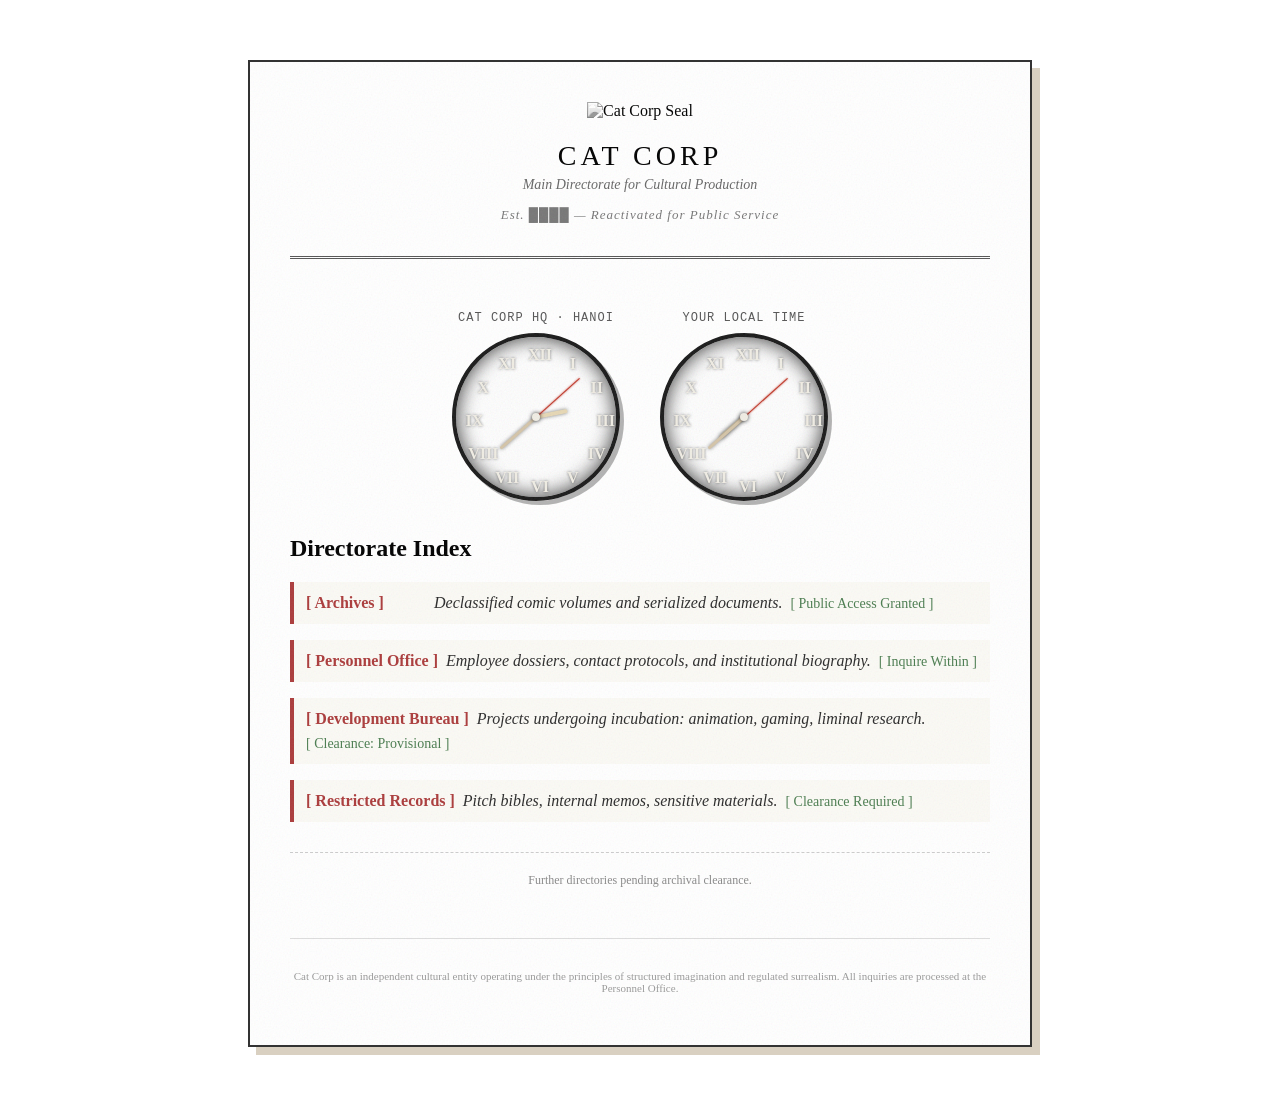
==== index.html @ 6915e180 "Update index.html" ====
<!DOCTYPE html>
<html lang="en">
<head>
    <meta charset="UTF-8">
    <meta name="viewport" content="width=device-width, initial-scale=1.0">
    <title>Cat Corp — Main Directorate</title>
    <link rel="stylesheet" href="./style.css">
    <style>
        .archive-container {
            max-width: 700px;
            margin: 60px auto;
            padding: 40px;
            background-color: #ffffff;
            border: 2px solid #333333;
            box-shadow: 8px 8px 0 #d9d0c1;
        }
        header {
            text-align: center;
            border-bottom: 3px double #555;
            margin-bottom: 40px;
            padding-bottom: 20px;
        }
        .logo {
            width: 120px;
            height: auto;
            margin-bottom: 20px;
            filter: grayscale(100%) contrast(120%);
        }
        h1 {
            font-size: 28px;
            letter-spacing: 4px;
            text-transform: uppercase;
            margin: 0;
            font-weight: normal;
        }
        .subtitle {
            font-size: 14px;
            color: #666;
            font-style: italic;
            margin-top: 5px;
        }
        .volume-list {
            list-style: none;
            padding: 0;
        }
        .volume-list li {
            margin: 16px 0;
            padding: 12px;
            border-left: 4px solid #ab3b3b;
            background: #fbfaf5;
            transition: background 0.2s;
        }
        .volume-list li:hover {
            background: #f0ece1;
        }
        .volume-list a {
            text-decoration: none;
            color: #2b2b2b;
            display: flex;
            flex-wrap: wrap;
            gap: 8px;
            align-items: baseline;
        }
        .vol-code {
            font-weight: bold;
            color: #ab3b3b;
            min-width: 120px;
        }
        .vol-title {
            font-style: italic;
        }
        .vol-status {
            color: #4a7c4f;
            font-size: 14px;
        }
        .notice {
            margin-top: 30px;
            font-size: 12px;
            color: #888;
            text-align: center;
            border-top: 1px dashed #ccc;
            padding-top: 20px;
        }
        footer {
            margin-top: 50px;
            text-align: center;
            font-size: 11px;
            color: #999;
            border-top: 1px solid #ddd;
            padding-top: 20px;
        }
        @media (max-width: 500px) {
            .archive-container {
                margin: 20px;
                padding: 20px;
            }
            .volume-list a {
                flex-direction: column;
            }
        }

        /* ---------- Vintage Black Clocks ---------- */
        .clock-panel {
            display: flex;
            justify-content: center;
            gap: 40px;
            margin: 30px 0;
            flex-wrap: wrap;
        }
        .clock-wrapper {
            text-align: center;
        }
        .clock-label {
            font-family: 'Courier New', monospace;
            font-size: 12px;
            letter-spacing: 1px;
            color: #555;
            margin-bottom: 8px;
            text-transform: uppercase;
        }
        .vintage-clock {
            width: 160px;
            height: 160px;
            border-radius: 50%;
            background: radial-gradient(circle at 50% 50%, #1a1a1a 0%, #000 90%);
            border: 4px solid #1a1a1a;          /* Black rim, not yellow */
            box-shadow: 
                inset 0 0 20px rgba(0,0,0,0.8),
                4px 4px 0 rgba(0,0,0,0.3);
            position: relative;
            display: inline-block;
            background-image: url("data:image/svg+xml,%3Csvg viewBox='0 0 200 200' xmlns='http://www.w3.org/2000/svg'%3E%3Cfilter id='noise'%3E%3CfeTurbulence type='fractalNoise' baseFrequency='0.65' numOctaves='3' stitchTiles='stitch'/%3E%3C/filter%3E%3Crect width='100%25' height='100%25' filter='url(%23noise)' opacity='0.08'/%3E%3C/svg%3E");
        }
        .clock-face {
            width: 100%;
            height: 100%;
            position: relative;
        }
        .roman-numeral {
            position: absolute;
            font-family: 'Times New Roman', serif;
            font-size: 16px;
            color: #f0ede4;                  /* off‑white for readability */
            font-weight: bold;
            transform: translate(-50%, -50%);
            text-shadow: 0 0 3px rgba(0,0,0,0.5);
        }
        .hour-hand, .minute-hand, .second-hand {
            position: absolute;
            bottom: 50%;
            left: 50%;
            transform-origin: bottom center;
            background: #d4c4a8;               /* pale ivory */
            box-shadow: 0 0 4px rgba(0,0,0,0.5);
            border-radius: 2px;
        }
        .hour-hand {
            width: 4px;
            height: 32px;
            margin-left: -2px;
            background: #e6d7b4;
        }
        .minute-hand {
            width: 3px;
            height: 48px;
            margin-left: -1.5px;
            background: #d4c4a8;
        }
        .second-hand {
            width: 1px;
            height: 58px;
            margin-left: -0.5px;
            background: #c0392b;              /* subtle red */
            box-shadow: 0 0 2px #c0392b;
        }
        .center-dot {
            position: absolute;
            top: 50%;
            left: 50%;
            width: 8px;
            height: 8px;
            background: #f0ede4;              /* silver/white */
            border-radius: 50%;
            transform: translate(-50%, -50%);
            box-shadow: 0 0 4px rgba(0,0,0,0.8);
        }
    </style>
</head>
<body>
    <div class="archive-container">
        <header>
            <img src="./images/catcorp-logo.png" alt="Cat Corp Seal" class="logo">
            <h1>Cat Corp</h1>
            <p class="subtitle">Main Directorate for Cultural Production</p>
            <p style="font-size:13px; color:#777; letter-spacing:1px; font-style:italic;">Est. ████ — Reactivated for Public Service</p>
        </header>

        <div class="clock-panel">
            <div class="clock-wrapper">
                <p class="clock-label">Cat Corp HQ · Hanoi</p>
                <div class="vintage-clock" id="clock-hanoi">
                    <div class="clock-face"></div>
                </div>
            </div>
            <div class="clock-wrapper">
                <p class="clock-label">Your Local Time</p>
                <div class="vintage-clock" id="clock-local">
                    <div class="clock-face"></div>
                </div>
            </div>
        </div>

        <main>
            <h2 style="margin-top:0;">Directorate Index</h2>
            <ul class="volume-list">
                <li>
                    <a href="./archive/index.html">
                        <span class="vol-code">[ Archives ]</span>
                        <span class="vol-title">Declassified comic volumes and serialized documents.</span>
                        <span class="vol-status">[ Public Access Granted ]</span>
                    </a>
                </li>
                <li>
                    <a href="./personnel/index.html">
                        <span class="vol-code">[ Personnel Office ]</span>
                        <span class="vol-title">Employee dossiers, contact protocols, and institutional biography.</span>
                        <span class="vol-status">[ Inquire Within ]</span>
                    </a>
                </li>
                <li>
                    <a href="./development/index.html">
                        <span class="vol-code">[ Development Bureau ]</span>
                        <span class="vol-title">Projects undergoing incubation: animation, gaming, liminal research.</span>
                        <span class="vol-status">[ Clearance: Provisional ]</span>
                    </a>
                </li>
                <li>
                    <a href="./restricted/index.html">
                        <span class="vol-code">[ Restricted Records ]</span>
                        <span class="vol-title">Pitch bibles, internal memos, sensitive materials.</span>
                        <span class="vol-status">[ Clearance Required ]</span>
                    </a>
                </li>
            </ul>
            <p class="notice">Further directories pending archival clearance.</p>
        </main>

        <footer>
            <p>Cat Corp is an independent cultural entity operating under the principles of structured imagination and regulated surrealism. All inquiries are processed at the Personnel Office.</p>
        </footer>
    </div>

    <script>
    (function() {
      const romanNumerals = ['I', 'II', 'III', 'IV', 'V', 'VI', 'VII', 'VIII', 'IX', 'X', 'XI', 'XII'];

      function buildClockFace(clockId) {
        const clock = document.getElementById(clockId);
        if (!clock) return;
        const face = clock.querySelector('.clock-face');
        if (!face) return;
        if (!face.querySelector('.hour-hand')) {
          const hour = document.createElement('div');
          hour.className = 'hour-hand';
          hour.id = 'hour-' + clockId.split('-')[1];
          const minute = document.createElement('div');
          minute.className = 'minute-hand';
          minute.id = 'minute-' + clockId.split('-')[1];
          const second = document.createElement('div');
          second.className = 'second-hand';
          second.id = 'second-' + clockId.split('-')[1];
          const dot = document.createElement('div');
          dot.className = 'center-dot';
          face.appendChild(hour);
          face.appendChild(minute);
          face.appendChild(second);
          face.appendChild(dot);
        }
        if (!face.querySelector('.roman-numeral')) {
          const clockWidth = clock.offsetWidth;
          const radius = (clockWidth / 2) * 0.78;
          const centerX = clockWidth / 2;
          const centerY = clockWidth / 2;

          for (let i = 0; i < 12; i++) {
            const hour = i + 1;
            const angle = (hour * 30) - 90;
            const rad = angle * (Math.PI / 180);
            const x = centerX + radius * Math.cos(rad);
            const y = centerY + radius * Math.sin(rad);

            const numeral = document.createElement('span');
            numeral.className = 'roman-numeral';
            numeral.textContent = romanNumerals[i];
            numeral.style.left = x + 'px';
            numeral.style.top = y + 'px';
            face.appendChild(numeral);
          }
        }
      }

      buildClockFace('clock-hanoi');
      buildClockFace('clock-local');

      function updateAnalogClock(clockId, hourHandId, minuteHandId, secondHandId, timeZone) {
        const now = new Date();
        const date = timeZone ? new Date(now.toLocaleString("en-US", { timeZone })) : now;
        const hours = date.getHours() % 12;
        const minutes = date.getMinutes();
        const seconds = date.getSeconds();

        const hourHand = document.getElementById(hourHandId);
        const minuteHand = document.getElementById(minuteHandId);
        const secondHand = document.getElementById(secondHandId);

        if (!hourHand || !minuteHand || !secondHand) return;

        const hourAngle = (hours * 30) + (minutes * 0.5);
        const minuteAngle = (minutes * 6) + (seconds * 0.1);
        const secondAngle = seconds * 6;

        hourHand.style.transform = `rotate(${hourAngle}deg)`;
        minuteHand.style.transform = `rotate(${minuteAngle}deg)`;
        secondHand.style.transform = `rotate(${secondAngle}deg)`;
      }

      function tick() {
        updateAnalogClock('clock-hanoi', 'hour-hanoi', 'minute-hanoi', 'second-hanoi', 'Asia/Ho_Chi_Minh');
        updateAnalogClock('clock-local', 'hour-local', 'minute-local', 'second-local', null);
        requestAnimationFrame(() => {
          setTimeout(tick, 1000);
        });
      }

      tick();
    })();
    </script>
</body>
</html>
---- style.css ----
/* --- Hub-specific styles --- */

.hub-container {
    max-width: 900px;
    margin: 50px auto;
    padding: 40px;
    background: #ffffff;
    border: 3px solid #2b2b2b;
    box-shadow: 12px 12px 0 #d9d0c1;
}

header {
    text-align: center;
    margin-bottom: 50px;
    border-bottom: 4px double #666;
    padding-bottom: 25px;
}

.logo-large {
    width: 140px;
    height: auto;
    margin-bottom: 20px;
    filter: grayscale(100%) contrast(130%);
}

.subtitle2 {
    font-size: 13px;
    color: #777;
    letter-spacing: 1px;
    font-style: italic;
}

.directorate {
    display: grid;
    grid-template-columns: repeat(auto-fit, minmax(250px, 1fr));
    gap: 24px;
    margin: 40px 0;
}

.dept-card {
    border: 2px solid #555;
    padding: 20px;
    background: #fcfaf5;
    box-shadow: 4px 4px 0 #ccc;
    transition: background 0.2s, box-shadow 0.2s;
}

.dept-card:hover {
    background: #f0ece1;
    box-shadow: 6px 6px 0 #bbb;
}

.dept-card a {
    text-decoration: none;
    color: #2b2b2b;
    display: block;
}

.dept-card h2 {
    margin-top: 0;
    font-size: 20px;
    letter-spacing: 2px;
    border-bottom: 1px solid #999;
    padding-bottom: 6px;
}

.dept-card p {
    font-size: 14px;
    color: #555;
    line-height: 1.5;
}

.status {
    display: block;
    margin-top: 12px;
    font-size: 13px;
    font-weight: bold;
    text-transform: uppercase;
    color: #ab3b3b;
}

.dept-card.restricted .status {
    color: #888;
    font-style: italic;
}

footer {
    text-align: center;
    font-size: 12px;
    color: #888;
    border-top: 1px dashed #ccc;
    padding-top: 25px;
    margin-top: 40px;
}
/* Optional: Apply a subtle paper-noise texture to the main content blocks */
.archive-container,
.charter-document {
    position: relative;
    background-color: #fdfaf4; /* Slightly warm paper base */
}

.archive-container::before,
.charter-document::before {
    content: "";
    position: absolute;
    top: 0;
    left: 0;
    width: 100%;
    height: 100%;
    pointer-events: none; /* Allows clicks through */
    opacity: 0.08; /* Very subtle — increase for more grit */
    z-index: 1;

    /* The noise texture as an inline SVG filter */
    background-image: url("data:image/svg+xml,%3Csvg viewBox='0 0 200 200' xmlns='http://www.w3.org/2000/svg'%3E%3Cfilter id='noiseFilter'%3E%3CfeTurbulence type='fractalNoise' baseFrequency='0.65' numOctaves='3' stitchTiles='stitch'/%3E%3C/filter%3E%3Crect width='100%25' height='100%25' filter='url(%23noiseFilter)' opacity='1'/%3E%3C/svg%3E");
    background-repeat: repeat;
    background-size: 200px 200px;
}
/* ---------- Vintage Black Clocks ---------- */
.clock-panel {
  display: flex;
  justify-content: center;
  gap: 40px;
  margin: 30px 0;
  flex-wrap: wrap;
}
.clock-wrapper {
  text-align: center;
}
.clock-label {
  font-family: 'Courier New', monospace;
  font-size: 12px;
  letter-spacing: 1px;
  color: #555;
  margin-bottom: 8px;
  text-transform: uppercase;
}
.vintage-clock {
  width: 140px;
  height: 140px;
  border-radius: 50%;
  background: radial-gradient(circle at 50% 50%, #1a1a1a 0%, #000 90%);
  border: 3px solid #c9b16e;         /* aged brass/gold rim */
  box-shadow: 
    inset 0 0 20px rgba(0,0,0,0.8),
    4px 4px 0 rgba(0,0,0,0.3);
  position: relative;
  display: inline-block;
  /* subtle paper‑grit overlay */
  background-image: url("data:image/svg+xml,%3Csvg viewBox='0 0 200 200' xmlns='http://www.w3.org/2000/svg'%3E%3Cfilter id='noise'%3E%3CfeTurbulence type='fractalNoise' baseFrequency='0.65' numOctaves='3' stitchTiles='stitch'/%3E%3C/filter%3E%3Crect width='100%25' height='100%25' filter='url(%23noise)' opacity='0.08'/%3E%3C/svg%3E");
}
.clock-face {
  width: 100%;
  height: 100%;
  position: relative;
}
/* Hands */
.hour-hand, .minute-hand, .second-hand {
  position: absolute;
  bottom: 50%;
  left: 50%;
  transform-origin: bottom center;
  background: #d4c4a8;               /* pale gold / aged ivory */
  box-shadow: 0 0 4px rgba(0,0,0,0.5);
  border-radius: 2px;
}
.hour-hand {
  width: 4px;
  height: 30px;
  margin-left: -2px;
  background: #e6d7b4;
}
.minute-hand {
  width: 3px;
  height: 45px;
  margin-left: -1.5px;
  background: #d4c4a8;
}
.second-hand {
  width: 1px;
  height: 55px;
  margin-left: -0.5px;
  background: #c0392b;              /* subtle red */
  box-shadow: 0 0 2px #c0392b;
}
.center-dot {
  position: absolute;
  top: 50%;
  left: 50%;
  width: 8px;
  height: 8px;
  background: #c9b16e;
  border-radius: 50%;
  transform: translate(-50%, -50%);
  box-shadow: 0 0 6px rgba(0,0,0,0.8);
}
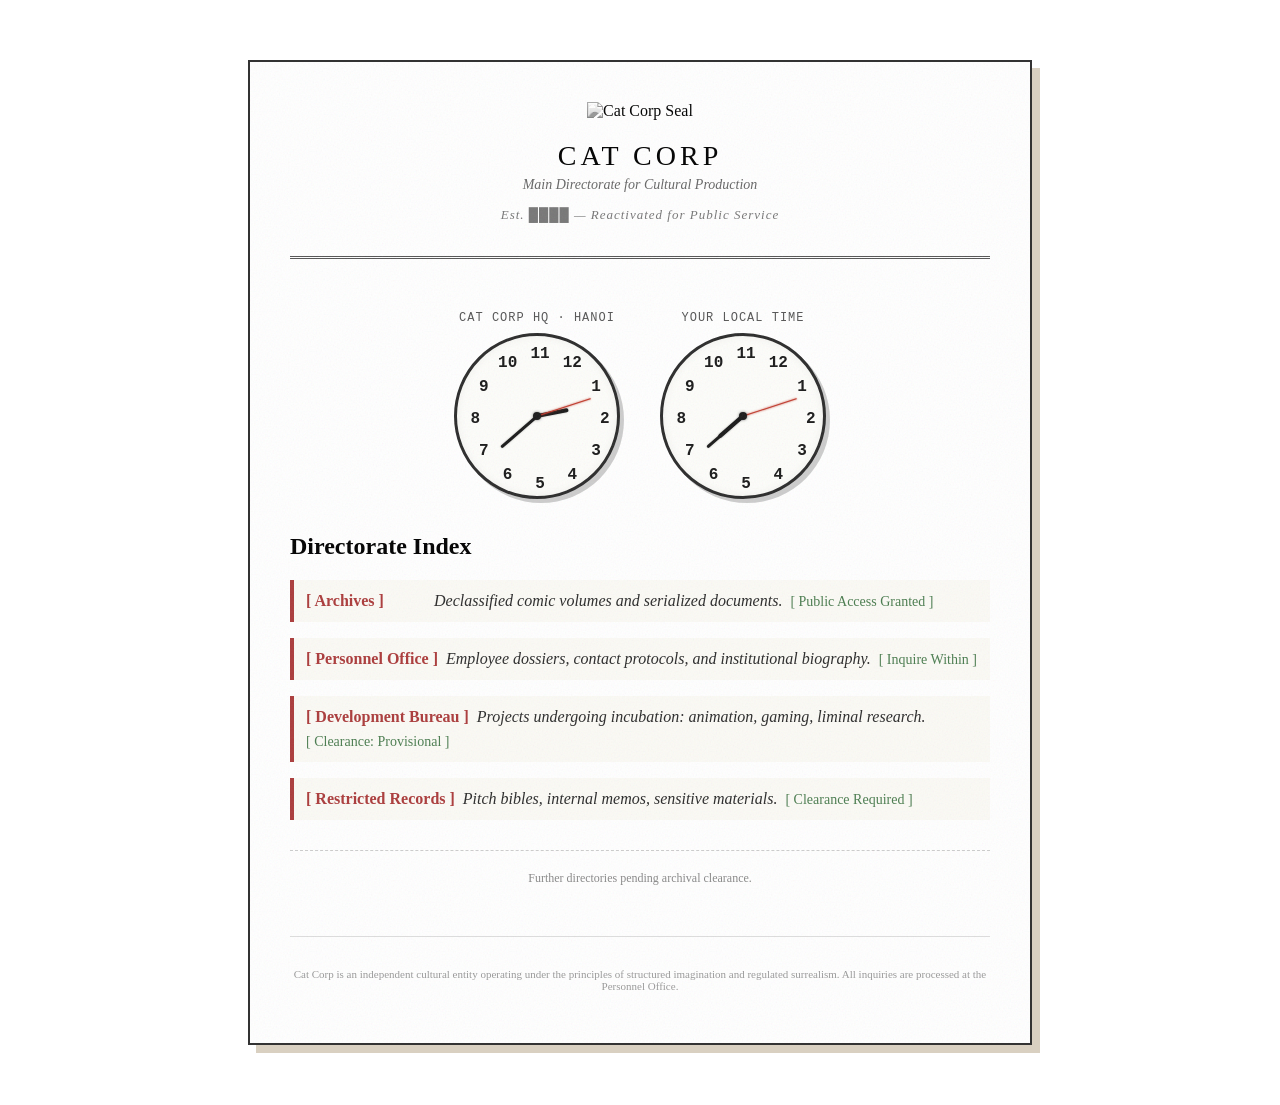
==== commit eb3bdfe3: "Update index.html" ====
--- a/index.html
+++ b/index.html
@@ -99,7 +99,7 @@
             }
         }
 
-        /* ---------- Vintage Black Clocks ---------- */
+        /* ---------- White Wall Clocks ---------- */
         .clock-panel {
             display: flex;
             justify-content: center;
@@ -122,55 +122,52 @@
             width: 160px;
             height: 160px;
             border-radius: 50%;
-            background: radial-gradient(circle at 50% 50%, #1a1a1a 0%, #000 90%);
-            border: 4px solid #1a1a1a;          /* Black rim, not yellow */
+            background: #fdfdfa;                /* white face */
+            border: 3px solid #2b2b2b;           /* black rim */
             box-shadow: 
-                inset 0 0 20px rgba(0,0,0,0.8),
-                4px 4px 0 rgba(0,0,0,0.3);
+                inset 0 0 10px rgba(0,0,0,0.05),
+                4px 4px 0 rgba(0,0,0,0.2);
             position: relative;
             display: inline-block;
-            background-image: url("data:image/svg+xml,%3Csvg viewBox='0 0 200 200' xmlns='http://www.w3.org/2000/svg'%3E%3Cfilter id='noise'%3E%3CfeTurbulence type='fractalNoise' baseFrequency='0.65' numOctaves='3' stitchTiles='stitch'/%3E%3C/filter%3E%3Crect width='100%25' height='100%25' filter='url(%23noise)' opacity='0.08'/%3E%3C/svg%3E");
         }
         .clock-face {
             width: 100%;
             height: 100%;
             position: relative;
         }
-        .roman-numeral {
+        .clock-numeral {
             position: absolute;
-            font-family: 'Times New Roman', serif;
+            font-family: 'Courier New', monospace;
             font-size: 16px;
-            color: #f0ede4;                  /* off‑white for readability */
             font-weight: bold;
+            color: #1a1a1a;                     /* black */
             transform: translate(-50%, -50%);
-            text-shadow: 0 0 3px rgba(0,0,0,0.5);
-        }
+        }
+        /* Hands – all black */
         .hour-hand, .minute-hand, .second-hand {
             position: absolute;
             bottom: 50%;
             left: 50%;
             transform-origin: bottom center;
-            background: #d4c4a8;               /* pale ivory */
-            box-shadow: 0 0 4px rgba(0,0,0,0.5);
+            background: #1a1a1a;
+            box-shadow: 0 0 2px rgba(0,0,0,0.3);
             border-radius: 2px;
         }
         .hour-hand {
             width: 4px;
             height: 32px;
             margin-left: -2px;
-            background: #e6d7b4;
         }
         .minute-hand {
             width: 3px;
             height: 48px;
             margin-left: -1.5px;
-            background: #d4c4a8;
         }
         .second-hand {
             width: 1px;
-            height: 58px;
+            height: 56px;
             margin-left: -0.5px;
-            background: #c0392b;              /* subtle red */
+            background: #c0392b;                 /* subtle red for second hand */
             box-shadow: 0 0 2px #c0392b;
         }
         .center-dot {
@@ -179,10 +176,10 @@
             left: 50%;
             width: 8px;
             height: 8px;
-            background: #f0ede4;              /* silver/white */
+            background: #1a1a1a;
             border-radius: 50%;
             transform: translate(-50%, -50%);
-            box-shadow: 0 0 4px rgba(0,0,0,0.8);
+            box-shadow: 0 0 3px rgba(0,0,0,0.5);
         }
     </style>
 </head>
@@ -196,12 +193,14 @@
         </header>
 
         <div class="clock-panel">
+            <!-- Hanoi Office Clock -->
             <div class="clock-wrapper">
                 <p class="clock-label">Cat Corp HQ · Hanoi</p>
                 <div class="vintage-clock" id="clock-hanoi">
                     <div class="clock-face"></div>
                 </div>
             </div>
+            <!-- Visitor Local Clock -->
             <div class="clock-wrapper">
                 <p class="clock-label">Your Local Time</p>
                 <div class="vintage-clock" id="clock-local">
@@ -252,7 +251,8 @@
 
     <script>
     (function() {
-      const romanNumerals = ['I', 'II', 'III', 'IV', 'V', 'VI', 'VII', 'VIII', 'IX', 'X', 'XI', 'XII'];
+      // Standard numbers 1-12, with 12 at the top
+      const hourNumbers = ['12','1','2','3','4','5','6','7','8','9','10','11'];
 
       function buildClockFace(clockId) {
         const clock = document.getElementById(clockId);
@@ -260,6 +260,7 @@
         const face = clock.querySelector('.clock-face');
         if (!face) return;
         if (!face.querySelector('.hour-hand')) {
+          // Create hands
           const hour = document.createElement('div');
           hour.className = 'hour-hand';
           hour.id = 'hour-' + clockId.split('-')[1];
@@ -276,25 +277,25 @@
           face.appendChild(second);
           face.appendChild(dot);
         }
-        if (!face.querySelector('.roman-numeral')) {
+        if (!face.querySelector('.clock-numeral')) {
           const clockWidth = clock.offsetWidth;
           const radius = (clockWidth / 2) * 0.78;
           const centerX = clockWidth / 2;
           const centerY = clockWidth / 2;
 
           for (let i = 0; i < 12; i++) {
-            const hour = i + 1;
+            const hour = i + 1; // 1...12
             const angle = (hour * 30) - 90;
             const rad = angle * (Math.PI / 180);
             const x = centerX + radius * Math.cos(rad);
             const y = centerY + radius * Math.sin(rad);
 
-            const numeral = document.createElement('span');
-            numeral.className = 'roman-numeral';
-            numeral.textContent = romanNumerals[i];
-            numeral.style.left = x + 'px';
-            numeral.style.top = y + 'px';
-            face.appendChild(numeral);
+            const num = document.createElement('span');
+            num.className = 'clock-numeral';
+            num.textContent = hourNumbers[i];
+            num.style.left = x + 'px';
+            num.style.top = y + 'px';
+            face.appendChild(num);
           }
         }
       }
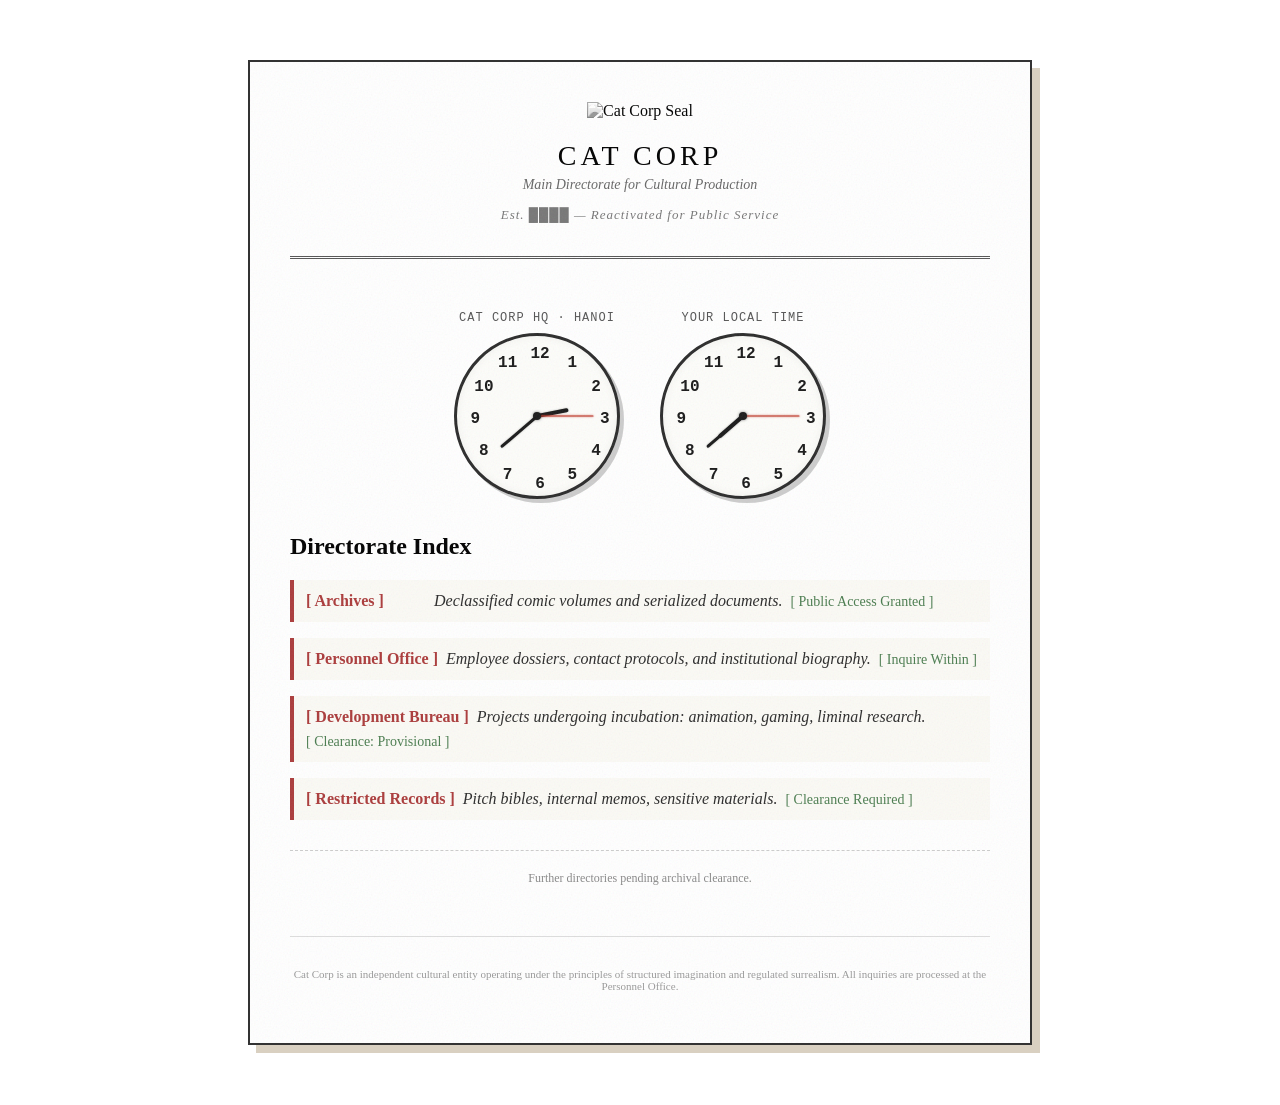
==== commit cec3825a: "Update index.html" ====
--- a/index.html
+++ b/index.html
@@ -140,10 +140,10 @@
             font-family: 'Courier New', monospace;
             font-size: 16px;
             font-weight: bold;
-            color: #1a1a1a;                     /* black */
+            color: #1a1a1a;
             transform: translate(-50%, -50%);
         }
-        /* Hands – all black */
+        /* Hands – all black, except second hand red */
         .hour-hand, .minute-hand, .second-hand {
             position: absolute;
             bottom: 50%;
@@ -167,7 +167,7 @@
             width: 1px;
             height: 56px;
             margin-left: -0.5px;
-            background: #c0392b;                 /* subtle red for second hand */
+            background: #c0392b;
             box-shadow: 0 0 2px #c0392b;
         }
         .center-dot {
@@ -193,14 +193,12 @@
         </header>
 
         <div class="clock-panel">
-            <!-- Hanoi Office Clock -->
             <div class="clock-wrapper">
                 <p class="clock-label">Cat Corp HQ · Hanoi</p>
                 <div class="vintage-clock" id="clock-hanoi">
                     <div class="clock-face"></div>
                 </div>
             </div>
-            <!-- Visitor Local Clock -->
             <div class="clock-wrapper">
                 <p class="clock-label">Your Local Time</p>
                 <div class="vintage-clock" id="clock-local">
@@ -251,7 +249,7 @@
 
     <script>
     (function() {
-      // Standard numbers 1-12, with 12 at the top
+      // Correct array: '12' at index 0 (top), then '1', '2', ... '11'
       const hourNumbers = ['12','1','2','3','4','5','6','7','8','9','10','11'];
 
       function buildClockFace(clockId) {
@@ -260,7 +258,6 @@
         const face = clock.querySelector('.clock-face');
         if (!face) return;
         if (!face.querySelector('.hour-hand')) {
-          // Create hands
           const hour = document.createElement('div');
           hour.className = 'hour-hand';
           hour.id = 'hour-' + clockId.split('-')[1];
@@ -279,16 +276,17 @@
         }
         if (!face.querySelector('.clock-numeral')) {
           const clockWidth = clock.offsetWidth;
-          const radius = (clockWidth / 2) * 0.78;
+          const radius = (clockWidth / 2) * 0.78; // 78% of face radius
           const centerX = clockWidth / 2;
           const centerY = clockWidth / 2;
 
           for (let i = 0; i < 12; i++) {
-            const hour = i + 1; // 1...12
-            const angle = (hour * 30) - 90;
-            const rad = angle * (Math.PI / 180);
-            const x = centerX + radius * Math.cos(rad);
-            const y = centerY + radius * Math.sin(rad);
+            // i=0 -> '12' at top (hour=12), i=1 -> '1' at hour=1, ...
+            const hour = (i === 0) ? 12 : i;
+            const angleDeg = (hour * 30) - 90;  // -90° to start at 12 o'clock
+            const angleRad = angleDeg * (Math.PI / 180);
+            const x = centerX + radius * Math.cos(angleRad);
+            const y = centerY + radius * Math.sin(angleRad);
 
             const num = document.createElement('span');
             num.className = 'clock-numeral';
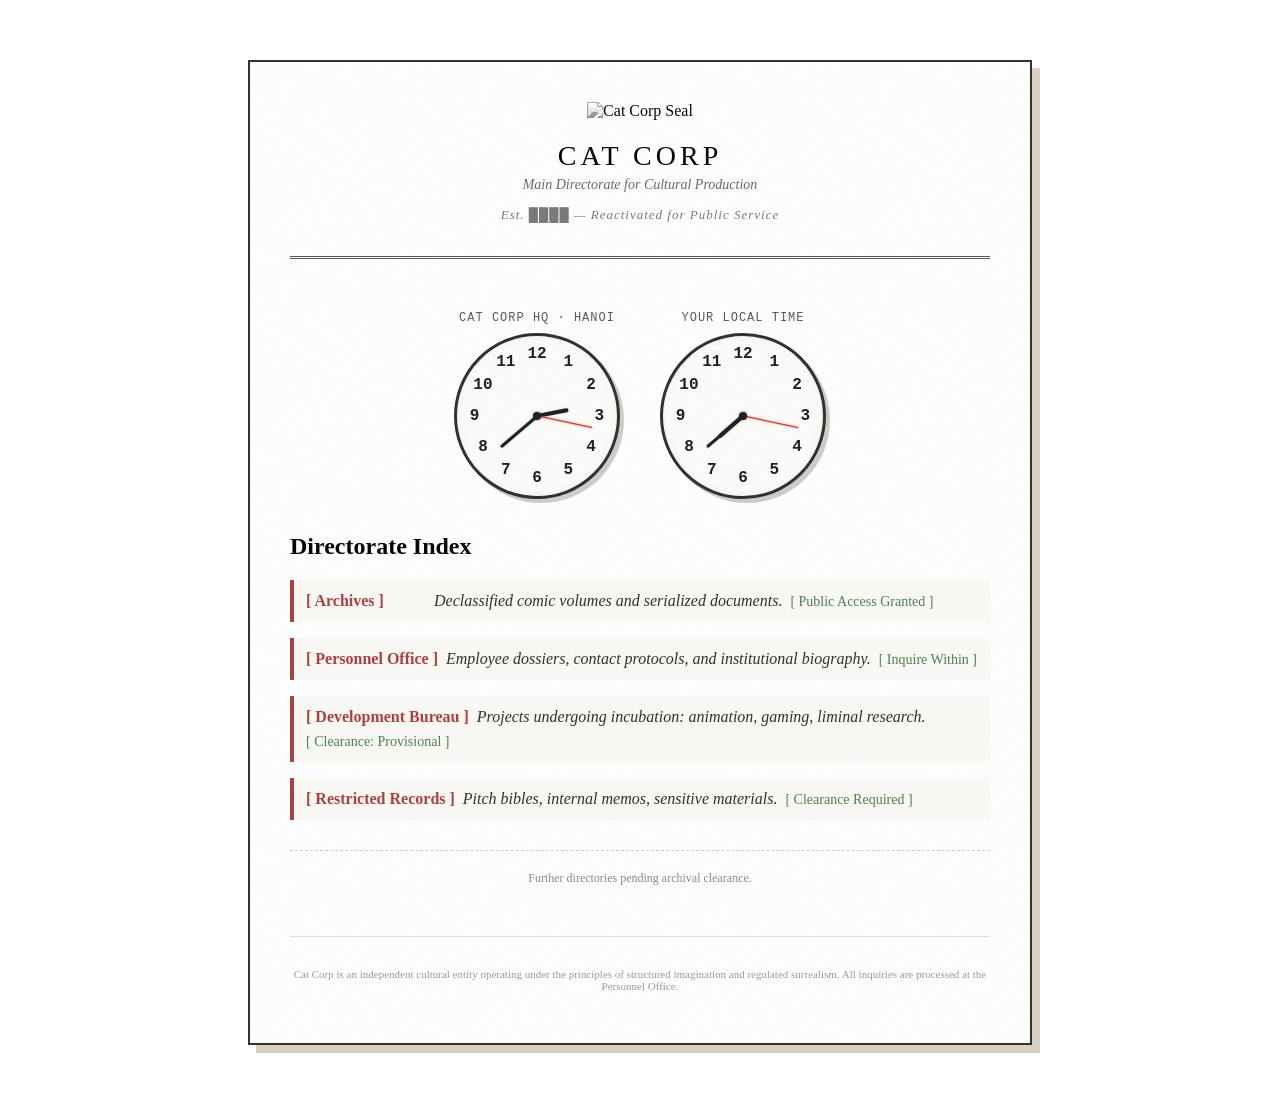
==== commit 3c7f04d0: "Update index.html" ====
--- a/index.html
+++ b/index.html
@@ -249,7 +249,6 @@
 
     <script>
     (function() {
-      // Correct array: '12' at index 0 (top), then '1', '2', ... '11'
       const hourNumbers = ['12','1','2','3','4','5','6','7','8','9','10','11'];
 
       function buildClockFace(clockId) {
@@ -275,15 +274,15 @@
           face.appendChild(dot);
         }
         if (!face.querySelector('.clock-numeral')) {
-          const clockWidth = clock.offsetWidth;
-          const radius = (clockWidth / 2) * 0.78; // 78% of face radius
-          const centerX = clockWidth / 2;
-          const centerY = clockWidth / 2;
+          // Use face's own dimensions for perfect centering
+          const faceWidth = face.offsetWidth;
+          const radius = (faceWidth / 2) * 0.78;
+          const centerX = faceWidth / 2;
+          const centerY = faceWidth / 2;
 
           for (let i = 0; i < 12; i++) {
-            // i=0 -> '12' at top (hour=12), i=1 -> '1' at hour=1, ...
             const hour = (i === 0) ? 12 : i;
-            const angleDeg = (hour * 30) - 90;  // -90° to start at 12 o'clock
+            const angleDeg = (hour * 30) - 90;
             const angleRad = angleDeg * (Math.PI / 180);
             const x = centerX + radius * Math.cos(angleRad);
             const y = centerY + radius * Math.sin(angleRad);
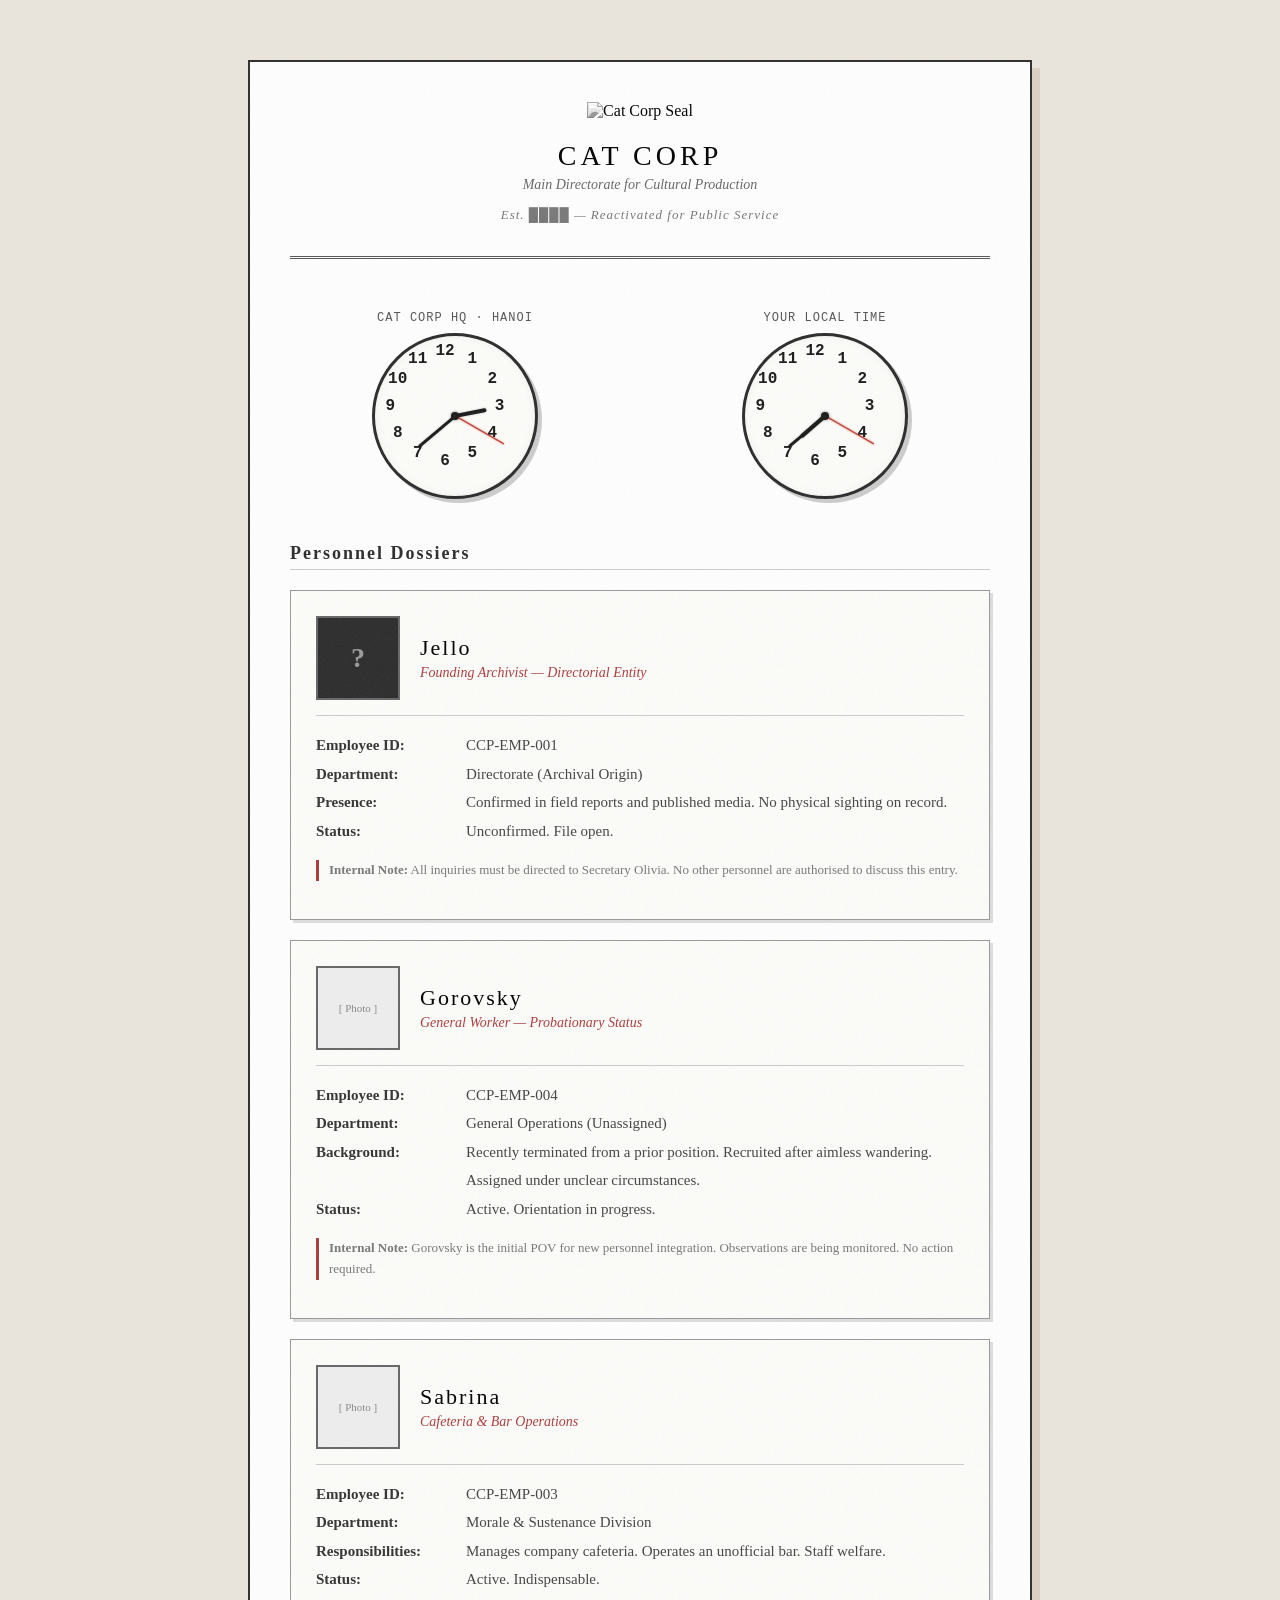
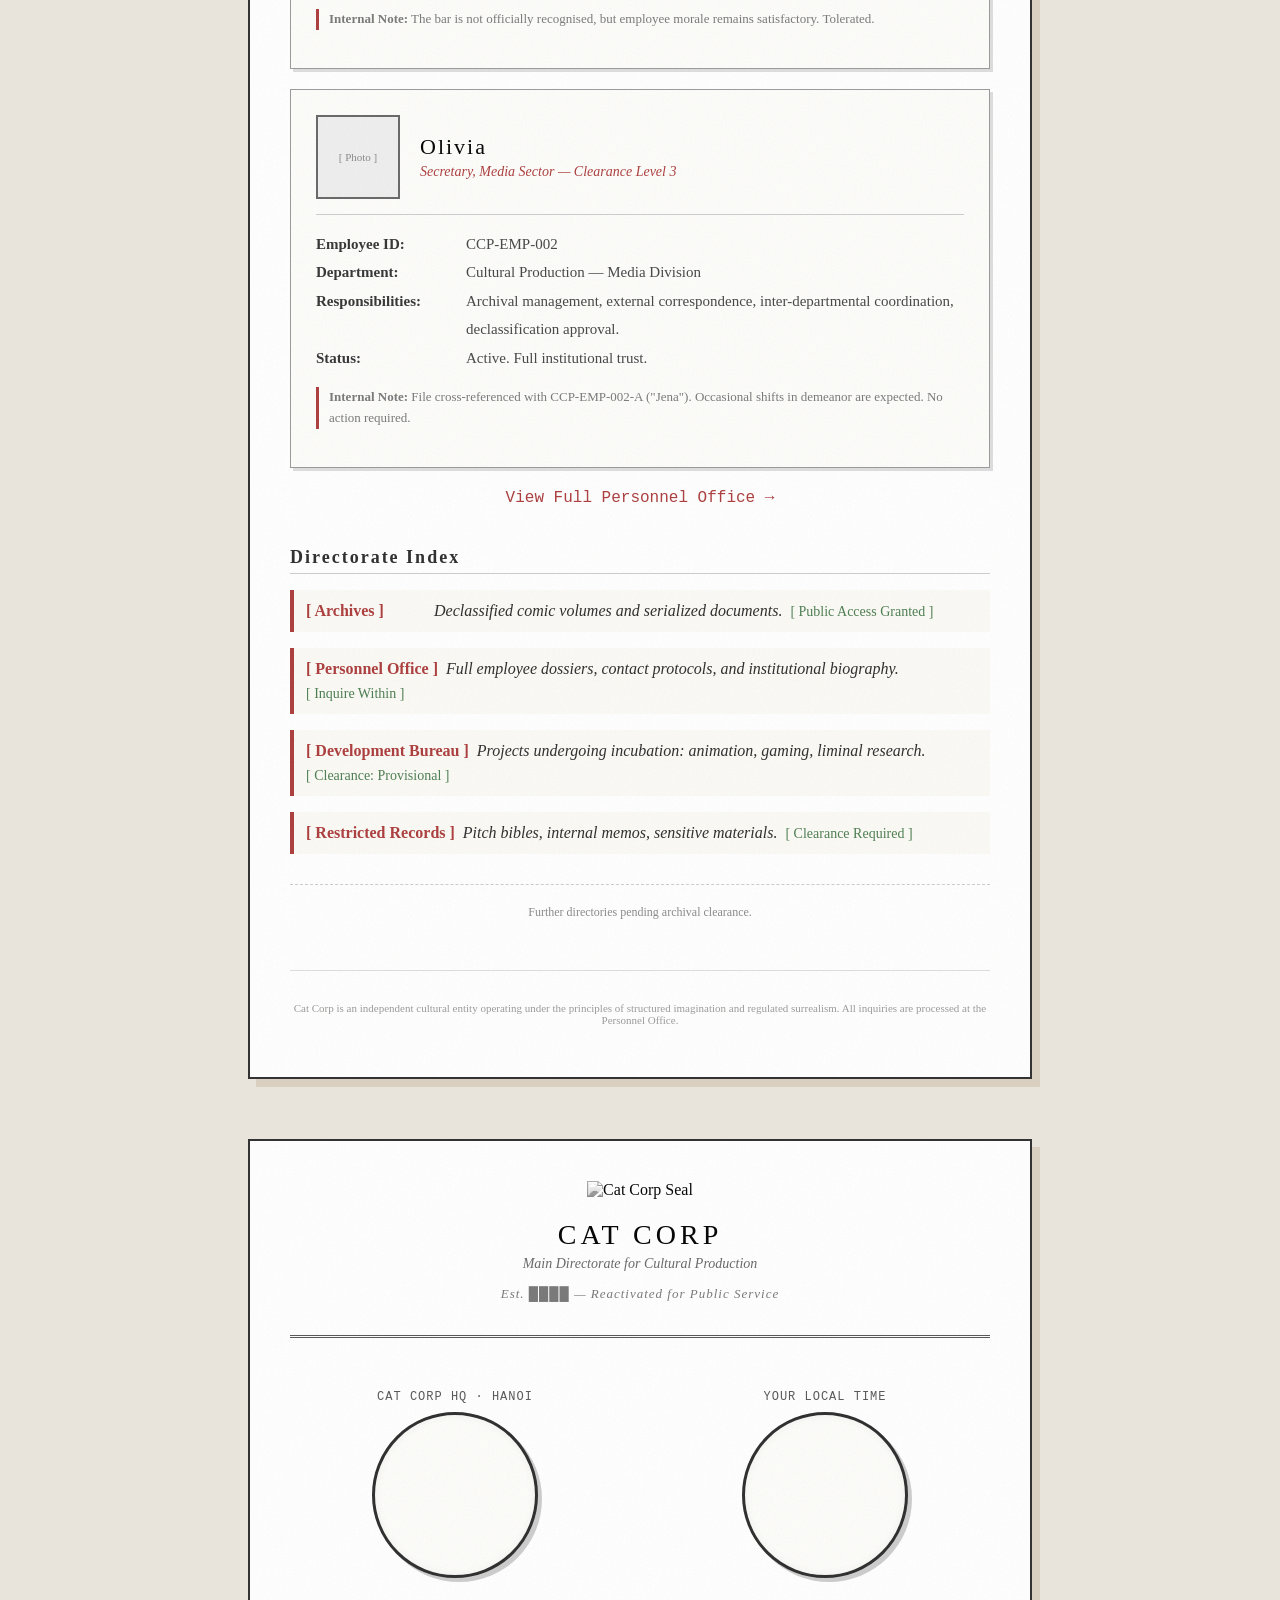
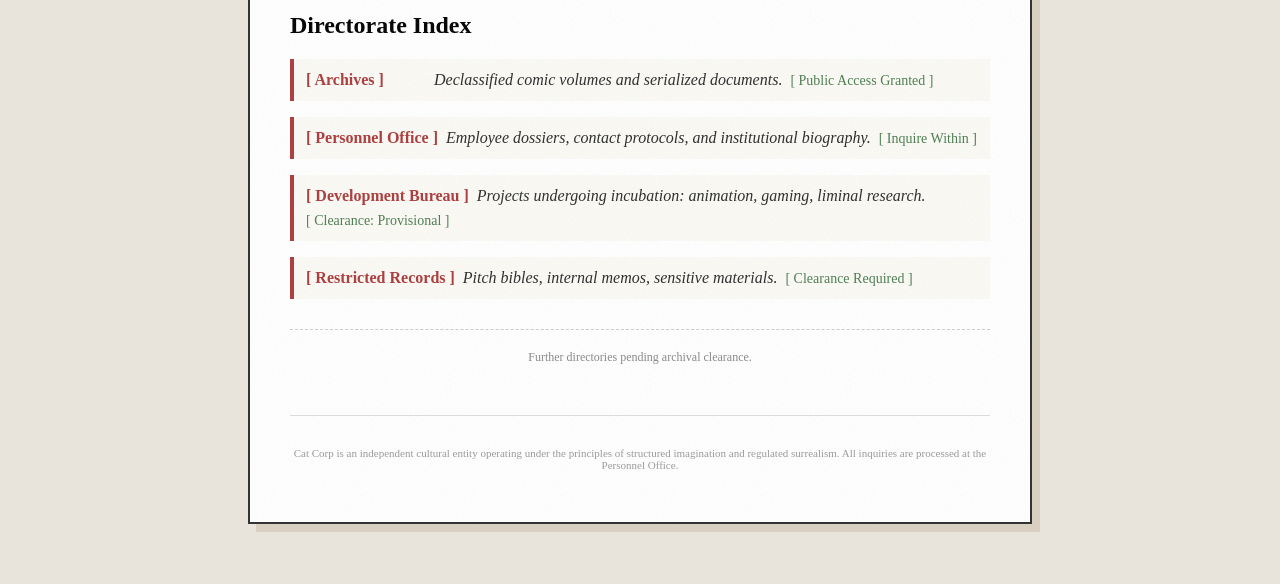
==== commit 5cf0db79: "Update index.html" ====
--- a/index.html
+++ b/index.html
@@ -1,4 +1,565 @@
 <!DOCTYPE html>
+<html lang="en">
+<head>
+    <meta charset="UTF-8">
+    <meta name="viewport" content="width=device-width, initial-scale=1.0">
+    <title>Cat Corp — Main Directorate</title>
+    <link rel="stylesheet" href="./style.css">
+    <style>
+        body {
+            background: #e8e4db;
+        }
+        .archive-container {
+            max-width: 700px;
+            margin: 60px auto;
+            padding: 40px;
+            background-color: #ffffff;
+            border: 2px solid #333333;
+            box-shadow: 8px 8px 0 #d9d0c1;
+        }
+        header {
+            text-align: center;
+            border-bottom: 3px double #555;
+            margin-bottom: 40px;
+            padding-bottom: 20px;
+        }
+        .logo {
+            width: 120px;
+            height: auto;
+            margin-bottom: 20px;
+            filter: grayscale(100%) contrast(120%);
+        }
+        h1 {
+            font-size: 28px;
+            letter-spacing: 4px;
+            text-transform: uppercase;
+            margin: 0;
+            font-weight: normal;
+        }
+        .subtitle {
+            font-size: 14px;
+            color: #666;
+            font-style: italic;
+            margin-top: 5px;
+        }
+        .volume-list {
+            list-style: none;
+            padding: 0;
+        }
+        .volume-list li {
+            margin: 16px 0;
+            padding: 12px;
+            border-left: 4px solid #ab3b3b;
+            background: #fbfaf5;
+            transition: background 0.2s;
+        }
+        .volume-list li:hover {
+            background: #f0ece1;
+        }
+        .volume-list a {
+            text-decoration: none;
+            color: #2b2b2b;
+            display: flex;
+            flex-wrap: wrap;
+            gap: 8px;
+            align-items: baseline;
+        }
+        .vol-code {
+            font-weight: bold;
+            color: #ab3b3b;
+            min-width: 120px;
+        }
+        .vol-title {
+            font-style: italic;
+        }
+        .vol-status {
+            color: #4a7c4f;
+            font-size: 14px;
+        }
+        .notice {
+            margin-top: 30px;
+            font-size: 12px;
+            color: #888;
+            text-align: center;
+            border-top: 1px dashed #ccc;
+            padding-top: 20px;
+        }
+        footer {
+            margin-top: 50px;
+            text-align: center;
+            font-size: 11px;
+            color: #999;
+            border-top: 1px solid #ddd;
+            padding-top: 20px;
+        }
+
+        /* Section Headers */
+        .section-title {
+            font-size: 18px;
+            letter-spacing: 2px;
+            border-bottom: 1px solid #ccc;
+            padding-bottom: 5px;
+            margin-top: 40px;
+            color: #2b2b2b;
+        }
+
+        /* Dossier Cards */
+        .dossier {
+            border: 1px solid #999;
+            background: #fdfdfa;
+            padding: 25px;
+            margin: 20px 0;
+            box-shadow: 3px 3px 0 #ddd;
+        }
+        .dossier-header {
+            display: flex;
+            align-items: center;
+            gap: 20px;
+            border-bottom: 1px solid #ccc;
+            padding-bottom: 15px;
+            margin-bottom: 15px;
+            flex-wrap: wrap;
+        }
+        .dossier-photo {
+            width: 80px;
+            height: 80px;
+            border: 2px solid #666;
+            background: #eee;
+            display: flex;
+            align-items: center;
+            justify-content: center;
+            font-size: 11px;
+            color: #888;
+            flex-shrink: 0;
+        }
+        .dossier-photo.silhouette {
+            background: #2b2b2b;
+            color: #999;
+            font-size: 28px;
+            font-weight: bold;
+        }
+        .dossier-name {
+            font-size: 22px;
+            letter-spacing: 2px;
+            margin: 0;
+            font-weight: normal;
+        }
+        .dossier-title {
+            font-size: 14px;
+            color: #ab3b3b;
+            font-style: italic;
+            margin: 4px 0 0 0;
+        }
+        .dossier-details {
+            font-size: 15px;
+            line-height: 1.9;
+        }
+        .dossier-details dt {
+            font-weight: bold;
+            float: left;
+            width: 140px;
+            clear: left;
+            color: #333;
+        }
+        .dossier-details dd {
+            margin-left: 150px;
+            color: #444;
+        }
+        .dossier-note {
+            margin-top: 15px;
+            font-size: 13px;
+            color: #777;
+            border-left: 3px solid #ab3b3b;
+            padding-left: 10px;
+            line-height: 1.6;
+        }
+
+        /* Clocks */
+        .clock-panel {
+            display: flex;
+            justify-content: center;
+            gap: 20px;
+            margin: 30px 0;
+            flex-wrap: wrap;
+        }
+        .clock-wrapper {
+            text-align: center;
+            flex: 1 1 auto;
+            min-width: 140px;
+        }
+        .clock-label {
+            font-family: 'Courier New', monospace;
+            font-size: 11px;
+            letter-spacing: 1px;
+            color: #555;
+            margin-bottom: 8px;
+            text-transform: uppercase;
+        }
+        .vintage-clock {
+            width: 140px;
+            height: 140px;
+            border-radius: 50%;
+            background: #fdfdfa;
+            border: 3px solid #2b2b2b;
+            box-shadow: inset 0 0 10px rgba(0,0,0,0.05), 4px 4px 0 rgba(0,0,0,0.2);
+            position: relative;
+            display: inline-block;
+            margin: 0 auto;
+        }
+        .clock-face {
+            width: 100%;
+            height: 100%;
+            position: relative;
+        }
+        .clock-numeral {
+            position: absolute;
+            font-family: 'Courier New', monospace;
+            font-size: 14px;
+            font-weight: bold;
+            color: #1a1a1a;
+            transform: translate(-50%, -50%);
+        }
+        .hour-hand, .minute-hand, .second-hand {
+            position: absolute;
+            bottom: 50%;
+            left: 50%;
+            transform-origin: bottom center;
+            background: #1a1a1a;
+            box-shadow: 0 0 2px rgba(0,0,0,0.3);
+            border-radius: 2px;
+        }
+        .hour-hand {
+            width: 4px;
+            height: 28px;
+            margin-left: -2px;
+        }
+        .minute-hand {
+            width: 3px;
+            height: 40px;
+            margin-left: -1.5px;
+        }
+        .second-hand {
+            width: 1px;
+            height: 48px;
+            margin-left: -0.5px;
+            background: #c0392b;
+            box-shadow: 0 0 2px #c0392b;
+        }
+        .center-dot {
+            position: absolute;
+            top: 50%;
+            left: 50%;
+            width: 8px;
+            height: 8px;
+            background: #1a1a1a;
+            border-radius: 50%;
+            transform: translate(-50%, -50%);
+            box-shadow: 0 0 3px rgba(0,0,0,0.5);
+        }
+
+        /* Mobile */
+        @media (max-width: 600px) {
+            .archive-container {
+                margin: 20px;
+                padding: 20px;
+            }
+            .volume-list a {
+                flex-direction: column;
+            }
+            .dossier-header {
+                flex-direction: column;
+                text-align: center;
+            }
+            .dossier-photo {
+                width: 70px;
+                height: 70px;
+                margin: 0 auto;
+            }
+            .dossier-name {
+                font-size: 20px;
+            }
+            .dossier-details dt {
+                float: none;
+                width: auto;
+                display: block;
+                margin-top: 12px;
+                font-size: 14px;
+            }
+            .dossier-details dd {
+                margin-left: 0;
+                display: block;
+                font-size: 14px;
+                line-height: 1.7;
+            }
+            .dossier-note {
+                font-size: 12px;
+                line-height: 1.5;
+            }
+            .vintage-clock {
+                width: 120px;
+                height: 120px;
+            }
+            .hour-hand { height: 24px; }
+            .minute-hand { height: 34px; }
+            .second-hand { height: 40px; }
+            .clock-numeral { font-size: 12px; }
+        }
+    </style>
+</head>
+<body>
+    <div class="archive-container">
+        <header>
+            <img src="./images/catcorp-logo.png" alt="Cat Corp Seal" class="logo">
+            <h1>Cat Corp</h1>
+            <p class="subtitle">Main Directorate for Cultural Production</p>
+            <p style="font-size:13px; color:#777; letter-spacing:1px; font-style:italic;">Est. ████ — Reactivated for Public Service</p>
+        </header>
+
+        <!-- Clocks -->
+        <div class="clock-panel">
+            <div class="clock-wrapper">
+                <p class="clock-label">Cat Corp HQ · Hanoi</p>
+                <div class="vintage-clock" id="clock-hanoi">
+                    <div class="clock-face"></div>
+                </div>
+            </div>
+            <div class="clock-wrapper">
+                <p class="clock-label">Your Local Time</p>
+                <div class="vintage-clock" id="clock-local">
+                    <div class="clock-face"></div>
+                </div>
+            </div>
+        </div>
+
+        <!-- Dossiers -->
+        <h2 class="section-title">Personnel Dossiers</h2>
+
+        <!-- Jello -->
+        <div class="dossier">
+            <div class="dossier-header">
+                <div class="dossier-photo silhouette">?</div>
+                <div>
+                    <h3 class="dossier-name">Jello</h3>
+                    <p class="dossier-title">Founding Archivist — Directorial Entity</p>
+                </div>
+            </div>
+            <dl class="dossier-details">
+                <dt>Employee ID:</dt>
+                <dd>CCP-EMP-001</dd>
+                <dt>Department:</dt>
+                <dd>Directorate (Archival Origin)</dd>
+                <dt>Presence:</dt>
+                <dd>Confirmed in field reports and published media. No physical sighting on record.</dd>
+                <dt>Status:</dt>
+                <dd>Unconfirmed. File open.</dd>
+            </dl>
+            <p class="dossier-note">
+                <strong>Internal Note:</strong> All inquiries must be directed to Secretary Olivia. No other personnel are authorised to discuss this entry.
+            </p>
+        </div>
+
+        <!-- Gorovsky -->
+        <div class="dossier">
+            <div class="dossier-header">
+                <div class="dossier-photo">[ Photo ]</div>
+                <div>
+                    <h3 class="dossier-name">Gorovsky</h3>
+                    <p class="dossier-title">General Worker — Probationary Status</p>
+                </div>
+            </div>
+            <dl class="dossier-details">
+                <dt>Employee ID:</dt>
+                <dd>CCP-EMP-004</dd>
+                <dt>Department:</dt>
+                <dd>General Operations (Unassigned)</dd>
+                <dt>Background:</dt>
+                <dd>Recently terminated from a prior position. Recruited after aimless wandering. Assigned under unclear circumstances.</dd>
+                <dt>Status:</dt>
+                <dd>Active. Orientation in progress.</dd>
+            </dl>
+            <p class="dossier-note">
+                <strong>Internal Note:</strong> Gorovsky is the initial POV for new personnel integration. Observations are being monitored. No action required.
+            </p>
+        </div>
+
+        <!-- Sabrina -->
+        <div class="dossier">
+            <div class="dossier-header">
+                <div class="dossier-photo">[ Photo ]</div>
+                <div>
+                    <h3 class="dossier-name">Sabrina</h3>
+                    <p class="dossier-title">Cafeteria & Bar Operations</p>
+                </div>
+            </div>
+            <dl class="dossier-details">
+                <dt>Employee ID:</dt>
+                <dd>CCP-EMP-003</dd>
+                <dt>Department:</dt>
+                <dd>Morale & Sustenance Division</dd>
+                <dt>Responsibilities:</dt>
+                <dd>Manages company cafeteria. Operates an unofficial bar. Staff welfare.</dd>
+                <dt>Status:</dt>
+                <dd>Active. Indispensable.</dd>
+            </dl>
+            <p class="dossier-note">
+                <strong>Internal Note:</strong> The bar is not officially recognised, but employee morale remains satisfactory. Tolerated.
+            </p>
+        </div>
+
+        <!-- Olivia -->
+        <div class="dossier">
+            <div class="dossier-header">
+                <div class="dossier-photo">[ Photo ]</div>
+                <div>
+                    <h3 class="dossier-name">Olivia</h3>
+                    <p class="dossier-title">Secretary, Media Sector — Clearance Level 3</p>
+                </div>
+            </div>
+            <dl class="dossier-details">
+                <dt>Employee ID:</dt>
+                <dd>CCP-EMP-002</dd>
+                <dt>Department:</dt>
+                <dd>Cultural Production — Media Division</dd>
+                <dt>Responsibilities:</dt>
+                <dd>Archival management, external correspondence, inter-departmental coordination, declassification approval.</dd>
+                <dt>Status:</dt>
+                <dd>Active. Full institutional trust.</dd>
+            </dl>
+            <p class="dossier-note">
+                <strong>Internal Note:</strong> File cross-referenced with CCP-EMP-002-A ("Jena"). Occasional shifts in demeanor are expected. No action required.
+            </p>
+        </div>
+
+        <p style="text-align:center; margin-top:20px;">
+            <a href="./personnel/index.html" style="font-family:'Courier New', monospace; color:#ab3b3b; text-decoration:none;">View Full Personnel Office →</a>
+        </p>
+
+        <!-- Directorate Index -->
+        <h2 class="section-title">Directorate Index</h2>
+        <ul class="volume-list">
+            <li>
+                <a href="./archive/index.html">
+                    <span class="vol-code">[ Archives ]</span>
+                    <span class="vol-title">Declassified comic volumes and serialized documents.</span>
+                    <span class="vol-status">[ Public Access Granted ]</span>
+                </a>
+            </li>
+            <li>
+                <a href="./personnel/index.html">
+                    <span class="vol-code">[ Personnel Office ]</span>
+                    <span class="vol-title">Full employee dossiers, contact protocols, and institutional biography.</span>
+                    <span class="vol-status">[ Inquire Within ]</span>
+                </a>
+            </li>
+            <li>
+                <a href="./development/index.html">
+                    <span class="vol-code">[ Development Bureau ]</span>
+                    <span class="vol-title">Projects undergoing incubation: animation, gaming, liminal research.</span>
+                    <span class="vol-status">[ Clearance: Provisional ]</span>
+                </a>
+            </li>
+            <li>
+                <a href="./restricted/index.html">
+                    <span class="vol-code">[ Restricted Records ]</span>
+                    <span class="vol-title">Pitch bibles, internal memos, sensitive materials.</span>
+                    <span class="vol-status">[ Clearance Required ]</span>
+                </a>
+            </li>
+        </ul>
+        <p class="notice">Further directories pending archival clearance.</p>
+
+        <footer>
+            <p>Cat Corp is an independent cultural entity operating under the principles of structured imagination and regulated surrealism. All inquiries are processed at the Personnel Office.</p>
+        </footer>
+    </div>
+
+    <script>
+    (function() {
+      const hourNumbers = ['12','1','2','3','4','5','6','7','8','9','10','11'];
+
+      function buildClockFace(clockId) {
+        const clock = document.getElementById(clockId);
+        if (!clock) return;
+        const face = clock.querySelector('.clock-face');
+        if (!face) return;
+        if (!face.querySelector('.hour-hand')) {
+          const hour = document.createElement('div');
+          hour.className = 'hour-hand';
+          hour.id = 'hour-' + clockId.split('-')[1];
+          const minute = document.createElement('div');
+          minute.className = 'minute-hand';
+          minute.id = 'minute-' + clockId.split('-')[1];
+          const second = document.createElement('div');
+          second.className = 'second-hand';
+          second.id = 'second-' + clockId.split('-')[1];
+          const dot = document.createElement('div');
+          dot.className = 'center-dot';
+          face.appendChild(hour);
+          face.appendChild(minute);
+          face.appendChild(second);
+          face.appendChild(dot);
+        }
+        if (!face.querySelector('.clock-numeral')) {
+          const faceWidth = face.offsetWidth;
+          const radius = (faceWidth / 2) * 0.78;
+          const centerX = faceWidth / 2;
+          const centerY = faceWidth / 2;
+
+          for (let i = 0; i < 12; i++) {
+            const hour = (i === 0) ? 12 : i;
+            const angleDeg = (hour * 30) - 90;
+            const angleRad = angleDeg * (Math.PI / 180);
+            const x = centerX + radius * Math.cos(angleRad);
+            const y = centerY + radius * Math.sin(angleRad);
+
+            const num = document.createElement('span');
+            num.className = 'clock-numeral';
+            num.textContent = hourNumbers[i];
+            num.style.left = x + 'px';
+            num.style.top = y + 'px';
+            face.appendChild(num);
+          }
+        }
+      }
+
+      buildClockFace('clock-hanoi');
+      buildClockFace('clock-local');
+
+      function updateAnalogClock(clockId, hourHandId, minuteHandId, secondHandId, timeZone) {
+        const now = new Date();
+        const date = timeZone ? new Date(now.toLocaleString("en-US", { timeZone })) : now;
+        const hours = date.getHours() % 12;
+        const minutes = date.getMinutes();
+        const seconds = date.getSeconds();
+
+        const hourHand = document.getElementById(hourHandId);
+        const minuteHand = document.getElementById(minuteHandId);
+        const secondHand = document.getElementById(secondHandId);
+
+        if (!hourHand || !minuteHand || !secondHand) return;
+
+        const hourAngle = (hours * 30) + (minutes * 0.5);
+        const minuteAngle = (minutes * 6) + (seconds * 0.1);
+        const secondAngle = seconds * 6;
+
+        hourHand.style.transform = `rotate(${hourAngle}deg)`;
+        minuteHand.style.transform = `rotate(${minuteAngle}deg)`;
+        secondHand.style.transform = `rotate(${secondAngle}deg)`;
+      }
+
+      function tick() {
+        updateAnalogClock('clock-hanoi', 'hour-hanoi', 'minute-hanoi', 'second-hanoi', 'Asia/Ho_Chi_Minh');
+        updateAnalogClock('clock-local', 'hour-local', 'minute-local', 'second-local', null);
+        requestAnimationFrame(() => {
+          setTimeout(tick, 1000);
+        });
+      }
+
+      tick();
+    })();
+    </script>
+</body>
+</html><!DOCTYPE html>
 <html lang="en">
 <head>
     <meta charset="UTF-8">
@@ -334,4 +895,4 @@
     })();
     </script>
 </body>
-</html>+</html>
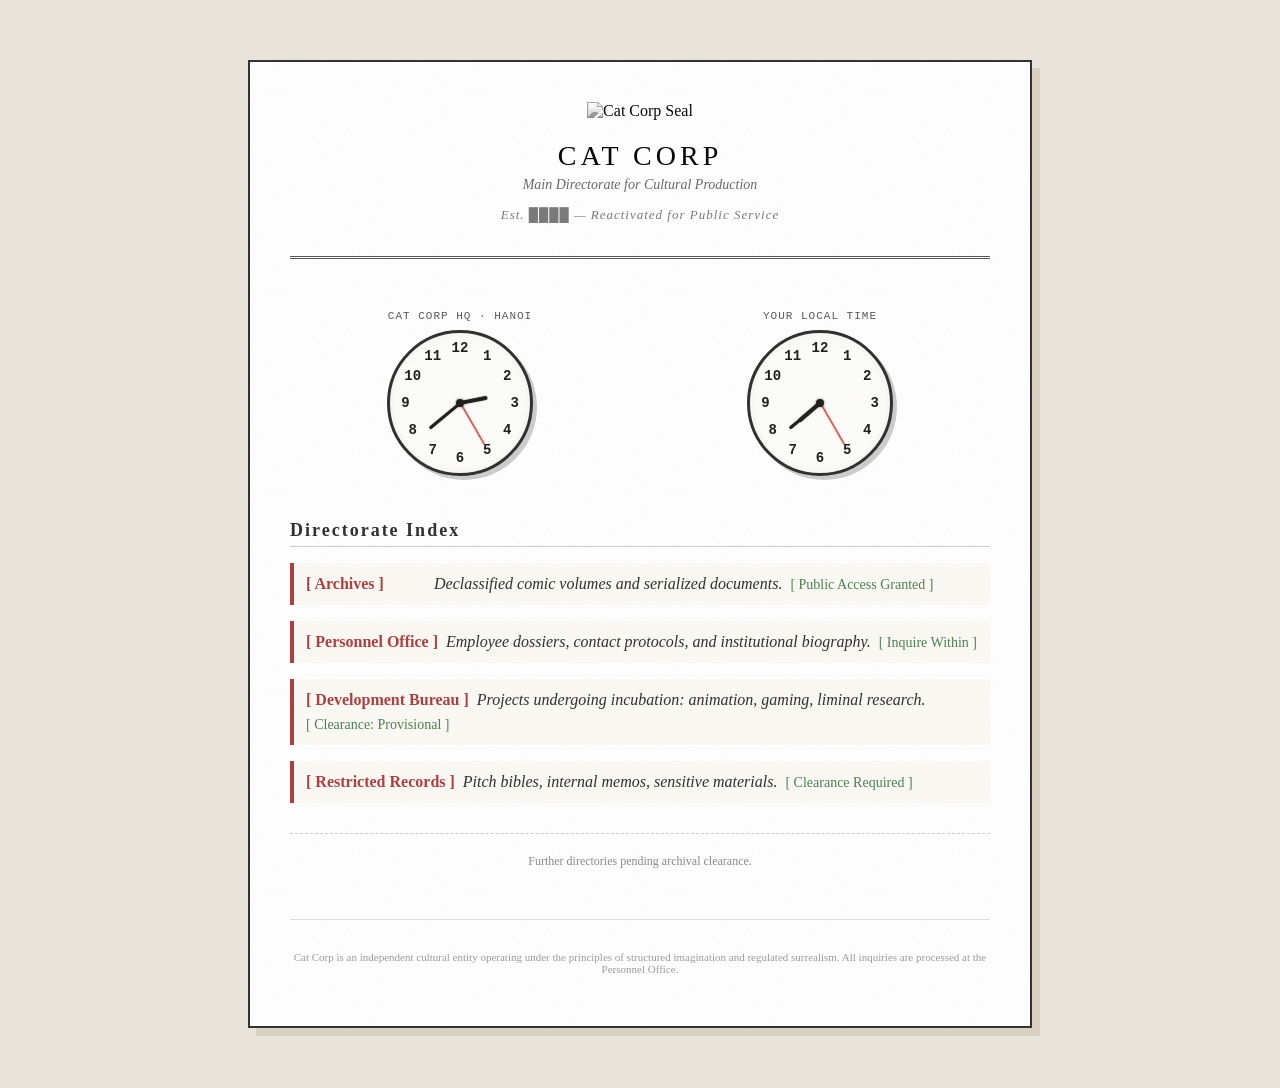
==== commit 57d978fb: "Update index.html" ====
--- a/index.html
+++ b/index.html
@@ -103,77 +103,6 @@
             color: #2b2b2b;
         }
 
-        /* Dossier Cards */
-        .dossier {
-            border: 1px solid #999;
-            background: #fdfdfa;
-            padding: 25px;
-            margin: 20px 0;
-            box-shadow: 3px 3px 0 #ddd;
-        }
-        .dossier-header {
-            display: flex;
-            align-items: center;
-            gap: 20px;
-            border-bottom: 1px solid #ccc;
-            padding-bottom: 15px;
-            margin-bottom: 15px;
-            flex-wrap: wrap;
-        }
-        .dossier-photo {
-            width: 80px;
-            height: 80px;
-            border: 2px solid #666;
-            background: #eee;
-            display: flex;
-            align-items: center;
-            justify-content: center;
-            font-size: 11px;
-            color: #888;
-            flex-shrink: 0;
-        }
-        .dossier-photo.silhouette {
-            background: #2b2b2b;
-            color: #999;
-            font-size: 28px;
-            font-weight: bold;
-        }
-        .dossier-name {
-            font-size: 22px;
-            letter-spacing: 2px;
-            margin: 0;
-            font-weight: normal;
-        }
-        .dossier-title {
-            font-size: 14px;
-            color: #ab3b3b;
-            font-style: italic;
-            margin: 4px 0 0 0;
-        }
-        .dossier-details {
-            font-size: 15px;
-            line-height: 1.9;
-        }
-        .dossier-details dt {
-            font-weight: bold;
-            float: left;
-            width: 140px;
-            clear: left;
-            color: #333;
-        }
-        .dossier-details dd {
-            margin-left: 150px;
-            color: #444;
-        }
-        .dossier-note {
-            margin-top: 15px;
-            font-size: 13px;
-            color: #777;
-            border-left: 3px solid #ab3b3b;
-            padding-left: 10px;
-            line-height: 1.6;
-        }
-
         /* Clocks */
         .clock-panel {
             display: flex;
@@ -265,35 +194,6 @@
             }
             .volume-list a {
                 flex-direction: column;
-            }
-            .dossier-header {
-                flex-direction: column;
-                text-align: center;
-            }
-            .dossier-photo {
-                width: 70px;
-                height: 70px;
-                margin: 0 auto;
-            }
-            .dossier-name {
-                font-size: 20px;
-            }
-            .dossier-details dt {
-                float: none;
-                width: auto;
-                display: block;
-                margin-top: 12px;
-                font-size: 14px;
-            }
-            .dossier-details dd {
-                margin-left: 0;
-                display: block;
-                font-size: 14px;
-                line-height: 1.7;
-            }
-            .dossier-note {
-                font-size: 12px;
-                line-height: 1.5;
             }
             .vintage-clock {
                 width: 120px;
@@ -331,109 +231,6 @@
             </div>
         </div>
 
-        <!-- Dossiers -->
-        <h2 class="section-title">Personnel Dossiers</h2>
-
-        <!-- Jello -->
-        <div class="dossier">
-            <div class="dossier-header">
-                <div class="dossier-photo silhouette">?</div>
-                <div>
-                    <h3 class="dossier-name">Jello</h3>
-                    <p class="dossier-title">Founding Archivist — Directorial Entity</p>
-                </div>
-            </div>
-            <dl class="dossier-details">
-                <dt>Employee ID:</dt>
-                <dd>CCP-EMP-001</dd>
-                <dt>Department:</dt>
-                <dd>Directorate (Archival Origin)</dd>
-                <dt>Presence:</dt>
-                <dd>Confirmed in field reports and published media. No physical sighting on record.</dd>
-                <dt>Status:</dt>
-                <dd>Unconfirmed. File open.</dd>
-            </dl>
-            <p class="dossier-note">
-                <strong>Internal Note:</strong> All inquiries must be directed to Secretary Olivia. No other personnel are authorised to discuss this entry.
-            </p>
-        </div>
-
-        <!-- Gorovsky -->
-        <div class="dossier">
-            <div class="dossier-header">
-                <div class="dossier-photo">[ Photo ]</div>
-                <div>
-                    <h3 class="dossier-name">Gorovsky</h3>
-                    <p class="dossier-title">General Worker — Probationary Status</p>
-                </div>
-            </div>
-            <dl class="dossier-details">
-                <dt>Employee ID:</dt>
-                <dd>CCP-EMP-004</dd>
-                <dt>Department:</dt>
-                <dd>General Operations (Unassigned)</dd>
-                <dt>Background:</dt>
-                <dd>Recently terminated from a prior position. Recruited after aimless wandering. Assigned under unclear circumstances.</dd>
-                <dt>Status:</dt>
-                <dd>Active. Orientation in progress.</dd>
-            </dl>
-            <p class="dossier-note">
-                <strong>Internal Note:</strong> Gorovsky is the initial POV for new personnel integration. Observations are being monitored. No action required.
-            </p>
-        </div>
-
-        <!-- Sabrina -->
-        <div class="dossier">
-            <div class="dossier-header">
-                <div class="dossier-photo">[ Photo ]</div>
-                <div>
-                    <h3 class="dossier-name">Sabrina</h3>
-                    <p class="dossier-title">Cafeteria & Bar Operations</p>
-                </div>
-            </div>
-            <dl class="dossier-details">
-                <dt>Employee ID:</dt>
-                <dd>CCP-EMP-003</dd>
-                <dt>Department:</dt>
-                <dd>Morale & Sustenance Division</dd>
-                <dt>Responsibilities:</dt>
-                <dd>Manages company cafeteria. Operates an unofficial bar. Staff welfare.</dd>
-                <dt>Status:</dt>
-                <dd>Active. Indispensable.</dd>
-            </dl>
-            <p class="dossier-note">
-                <strong>Internal Note:</strong> The bar is not officially recognised, but employee morale remains satisfactory. Tolerated.
-            </p>
-        </div>
-
-        <!-- Olivia -->
-        <div class="dossier">
-            <div class="dossier-header">
-                <div class="dossier-photo">[ Photo ]</div>
-                <div>
-                    <h3 class="dossier-name">Olivia</h3>
-                    <p class="dossier-title">Secretary, Media Sector — Clearance Level 3</p>
-                </div>
-            </div>
-            <dl class="dossier-details">
-                <dt>Employee ID:</dt>
-                <dd>CCP-EMP-002</dd>
-                <dt>Department:</dt>
-                <dd>Cultural Production — Media Division</dd>
-                <dt>Responsibilities:</dt>
-                <dd>Archival management, external correspondence, inter-departmental coordination, declassification approval.</dd>
-                <dt>Status:</dt>
-                <dd>Active. Full institutional trust.</dd>
-            </dl>
-            <p class="dossier-note">
-                <strong>Internal Note:</strong> File cross-referenced with CCP-EMP-002-A ("Jena"). Occasional shifts in demeanor are expected. No action required.
-            </p>
-        </div>
-
-        <p style="text-align:center; margin-top:20px;">
-            <a href="./personnel/index.html" style="font-family:'Courier New', monospace; color:#ab3b3b; text-decoration:none;">View Full Personnel Office →</a>
-        </p>
-
         <!-- Directorate Index -->
         <h2 class="section-title">Directorate Index</h2>
         <ul class="volume-list">
@@ -447,7 +244,7 @@
             <li>
                 <a href="./personnel/index.html">
                     <span class="vol-code">[ Personnel Office ]</span>
-                    <span class="vol-title">Full employee dossiers, contact protocols, and institutional biography.</span>
+                    <span class="vol-title">Employee dossiers, contact protocols, and institutional biography.</span>
                     <span class="vol-status">[ Inquire Within ]</span>
                 </a>
             </li>
@@ -559,340 +356,4 @@
     })();
     </script>
 </body>
-</html><!DOCTYPE html>
-<html lang="en">
-<head>
-    <meta charset="UTF-8">
-    <meta name="viewport" content="width=device-width, initial-scale=1.0">
-    <title>Cat Corp — Main Directorate</title>
-    <link rel="stylesheet" href="./style.css">
-    <style>
-        .archive-container {
-            max-width: 700px;
-            margin: 60px auto;
-            padding: 40px;
-            background-color: #ffffff;
-            border: 2px solid #333333;
-            box-shadow: 8px 8px 0 #d9d0c1;
-        }
-        header {
-            text-align: center;
-            border-bottom: 3px double #555;
-            margin-bottom: 40px;
-            padding-bottom: 20px;
-        }
-        .logo {
-            width: 120px;
-            height: auto;
-            margin-bottom: 20px;
-            filter: grayscale(100%) contrast(120%);
-        }
-        h1 {
-            font-size: 28px;
-            letter-spacing: 4px;
-            text-transform: uppercase;
-            margin: 0;
-            font-weight: normal;
-        }
-        .subtitle {
-            font-size: 14px;
-            color: #666;
-            font-style: italic;
-            margin-top: 5px;
-        }
-        .volume-list {
-            list-style: none;
-            padding: 0;
-        }
-        .volume-list li {
-            margin: 16px 0;
-            padding: 12px;
-            border-left: 4px solid #ab3b3b;
-            background: #fbfaf5;
-            transition: background 0.2s;
-        }
-        .volume-list li:hover {
-            background: #f0ece1;
-        }
-        .volume-list a {
-            text-decoration: none;
-            color: #2b2b2b;
-            display: flex;
-            flex-wrap: wrap;
-            gap: 8px;
-            align-items: baseline;
-        }
-        .vol-code {
-            font-weight: bold;
-            color: #ab3b3b;
-            min-width: 120px;
-        }
-        .vol-title {
-            font-style: italic;
-        }
-        .vol-status {
-            color: #4a7c4f;
-            font-size: 14px;
-        }
-        .notice {
-            margin-top: 30px;
-            font-size: 12px;
-            color: #888;
-            text-align: center;
-            border-top: 1px dashed #ccc;
-            padding-top: 20px;
-        }
-        footer {
-            margin-top: 50px;
-            text-align: center;
-            font-size: 11px;
-            color: #999;
-            border-top: 1px solid #ddd;
-            padding-top: 20px;
-        }
-        @media (max-width: 500px) {
-            .archive-container {
-                margin: 20px;
-                padding: 20px;
-            }
-            .volume-list a {
-                flex-direction: column;
-            }
-        }
-
-        /* ---------- White Wall Clocks ---------- */
-        .clock-panel {
-            display: flex;
-            justify-content: center;
-            gap: 40px;
-            margin: 30px 0;
-            flex-wrap: wrap;
-        }
-        .clock-wrapper {
-            text-align: center;
-        }
-        .clock-label {
-            font-family: 'Courier New', monospace;
-            font-size: 12px;
-            letter-spacing: 1px;
-            color: #555;
-            margin-bottom: 8px;
-            text-transform: uppercase;
-        }
-        .vintage-clock {
-            width: 160px;
-            height: 160px;
-            border-radius: 50%;
-            background: #fdfdfa;                /* white face */
-            border: 3px solid #2b2b2b;           /* black rim */
-            box-shadow: 
-                inset 0 0 10px rgba(0,0,0,0.05),
-                4px 4px 0 rgba(0,0,0,0.2);
-            position: relative;
-            display: inline-block;
-        }
-        .clock-face {
-            width: 100%;
-            height: 100%;
-            position: relative;
-        }
-        .clock-numeral {
-            position: absolute;
-            font-family: 'Courier New', monospace;
-            font-size: 16px;
-            font-weight: bold;
-            color: #1a1a1a;
-            transform: translate(-50%, -50%);
-        }
-        /* Hands – all black, except second hand red */
-        .hour-hand, .minute-hand, .second-hand {
-            position: absolute;
-            bottom: 50%;
-            left: 50%;
-            transform-origin: bottom center;
-            background: #1a1a1a;
-            box-shadow: 0 0 2px rgba(0,0,0,0.3);
-            border-radius: 2px;
-        }
-        .hour-hand {
-            width: 4px;
-            height: 32px;
-            margin-left: -2px;
-        }
-        .minute-hand {
-            width: 3px;
-            height: 48px;
-            margin-left: -1.5px;
-        }
-        .second-hand {
-            width: 1px;
-            height: 56px;
-            margin-left: -0.5px;
-            background: #c0392b;
-            box-shadow: 0 0 2px #c0392b;
-        }
-        .center-dot {
-            position: absolute;
-            top: 50%;
-            left: 50%;
-            width: 8px;
-            height: 8px;
-            background: #1a1a1a;
-            border-radius: 50%;
-            transform: translate(-50%, -50%);
-            box-shadow: 0 0 3px rgba(0,0,0,0.5);
-        }
-    </style>
-</head>
-<body>
-    <div class="archive-container">
-        <header>
-            <img src="./images/catcorp-logo.png" alt="Cat Corp Seal" class="logo">
-            <h1>Cat Corp</h1>
-            <p class="subtitle">Main Directorate for Cultural Production</p>
-            <p style="font-size:13px; color:#777; letter-spacing:1px; font-style:italic;">Est. ████ — Reactivated for Public Service</p>
-        </header>
-
-        <div class="clock-panel">
-            <div class="clock-wrapper">
-                <p class="clock-label">Cat Corp HQ · Hanoi</p>
-                <div class="vintage-clock" id="clock-hanoi">
-                    <div class="clock-face"></div>
-                </div>
-            </div>
-            <div class="clock-wrapper">
-                <p class="clock-label">Your Local Time</p>
-                <div class="vintage-clock" id="clock-local">
-                    <div class="clock-face"></div>
-                </div>
-            </div>
-        </div>
-
-        <main>
-            <h2 style="margin-top:0;">Directorate Index</h2>
-            <ul class="volume-list">
-                <li>
-                    <a href="./archive/index.html">
-                        <span class="vol-code">[ Archives ]</span>
-                        <span class="vol-title">Declassified comic volumes and serialized documents.</span>
-                        <span class="vol-status">[ Public Access Granted ]</span>
-                    </a>
-                </li>
-                <li>
-                    <a href="./personnel/index.html">
-                        <span class="vol-code">[ Personnel Office ]</span>
-                        <span class="vol-title">Employee dossiers, contact protocols, and institutional biography.</span>
-                        <span class="vol-status">[ Inquire Within ]</span>
-                    </a>
-                </li>
-                <li>
-                    <a href="./development/index.html">
-                        <span class="vol-code">[ Development Bureau ]</span>
-                        <span class="vol-title">Projects undergoing incubation: animation, gaming, liminal research.</span>
-                        <span class="vol-status">[ Clearance: Provisional ]</span>
-                    </a>
-                </li>
-                <li>
-                    <a href="./restricted/index.html">
-                        <span class="vol-code">[ Restricted Records ]</span>
-                        <span class="vol-title">Pitch bibles, internal memos, sensitive materials.</span>
-                        <span class="vol-status">[ Clearance Required ]</span>
-                    </a>
-                </li>
-            </ul>
-            <p class="notice">Further directories pending archival clearance.</p>
-        </main>
-
-        <footer>
-            <p>Cat Corp is an independent cultural entity operating under the principles of structured imagination and regulated surrealism. All inquiries are processed at the Personnel Office.</p>
-        </footer>
-    </div>
-
-    <script>
-    (function() {
-      const hourNumbers = ['12','1','2','3','4','5','6','7','8','9','10','11'];
-
-      function buildClockFace(clockId) {
-        const clock = document.getElementById(clockId);
-        if (!clock) return;
-        const face = clock.querySelector('.clock-face');
-        if (!face) return;
-        if (!face.querySelector('.hour-hand')) {
-          const hour = document.createElement('div');
-          hour.className = 'hour-hand';
-          hour.id = 'hour-' + clockId.split('-')[1];
-          const minute = document.createElement('div');
-          minute.className = 'minute-hand';
-          minute.id = 'minute-' + clockId.split('-')[1];
-          const second = document.createElement('div');
-          second.className = 'second-hand';
-          second.id = 'second-' + clockId.split('-')[1];
-          const dot = document.createElement('div');
-          dot.className = 'center-dot';
-          face.appendChild(hour);
-          face.appendChild(minute);
-          face.appendChild(second);
-          face.appendChild(dot);
-        }
-        if (!face.querySelector('.clock-numeral')) {
-          // Use face's own dimensions for perfect centering
-          const faceWidth = face.offsetWidth;
-          const radius = (faceWidth / 2) * 0.78;
-          const centerX = faceWidth / 2;
-          const centerY = faceWidth / 2;
-
-          for (let i = 0; i < 12; i++) {
-            const hour = (i === 0) ? 12 : i;
-            const angleDeg = (hour * 30) - 90;
-            const angleRad = angleDeg * (Math.PI / 180);
-            const x = centerX + radius * Math.cos(angleRad);
-            const y = centerY + radius * Math.sin(angleRad);
-
-            const num = document.createElement('span');
-            num.className = 'clock-numeral';
-            num.textContent = hourNumbers[i];
-            num.style.left = x + 'px';
-            num.style.top = y + 'px';
-            face.appendChild(num);
-          }
-        }
-      }
-
-      buildClockFace('clock-hanoi');
-      buildClockFace('clock-local');
-
-      function updateAnalogClock(clockId, hourHandId, minuteHandId, secondHandId, timeZone) {
-        const now = new Date();
-        const date = timeZone ? new Date(now.toLocaleString("en-US", { timeZone })) : now;
-        const hours = date.getHours() % 12;
-        const minutes = date.getMinutes();
-        const seconds = date.getSeconds();
-
-        const hourHand = document.getElementById(hourHandId);
-        const minuteHand = document.getElementById(minuteHandId);
-        const secondHand = document.getElementById(secondHandId);
-
-        if (!hourHand || !minuteHand || !secondHand) return;
-
-        const hourAngle = (hours * 30) + (minutes * 0.5);
-        const minuteAngle = (minutes * 6) + (seconds * 0.1);
-        const secondAngle = seconds * 6;
-
-        hourHand.style.transform = `rotate(${hourAngle}deg)`;
-        minuteHand.style.transform = `rotate(${minuteAngle}deg)`;
-        secondHand.style.transform = `rotate(${secondAngle}deg)`;
-      }
-
-      function tick() {
-        updateAnalogClock('clock-hanoi', 'hour-hanoi', 'minute-hanoi', 'second-hanoi', 'Asia/Ho_Chi_Minh');
-        updateAnalogClock('clock-local', 'hour-local', 'minute-local', 'second-local', null);
-        requestAnimationFrame(() => {
-          setTimeout(tick, 1000);
-        });
-      }
-
-      tick();
-    })();
-    </script>
-</body>
 </html>
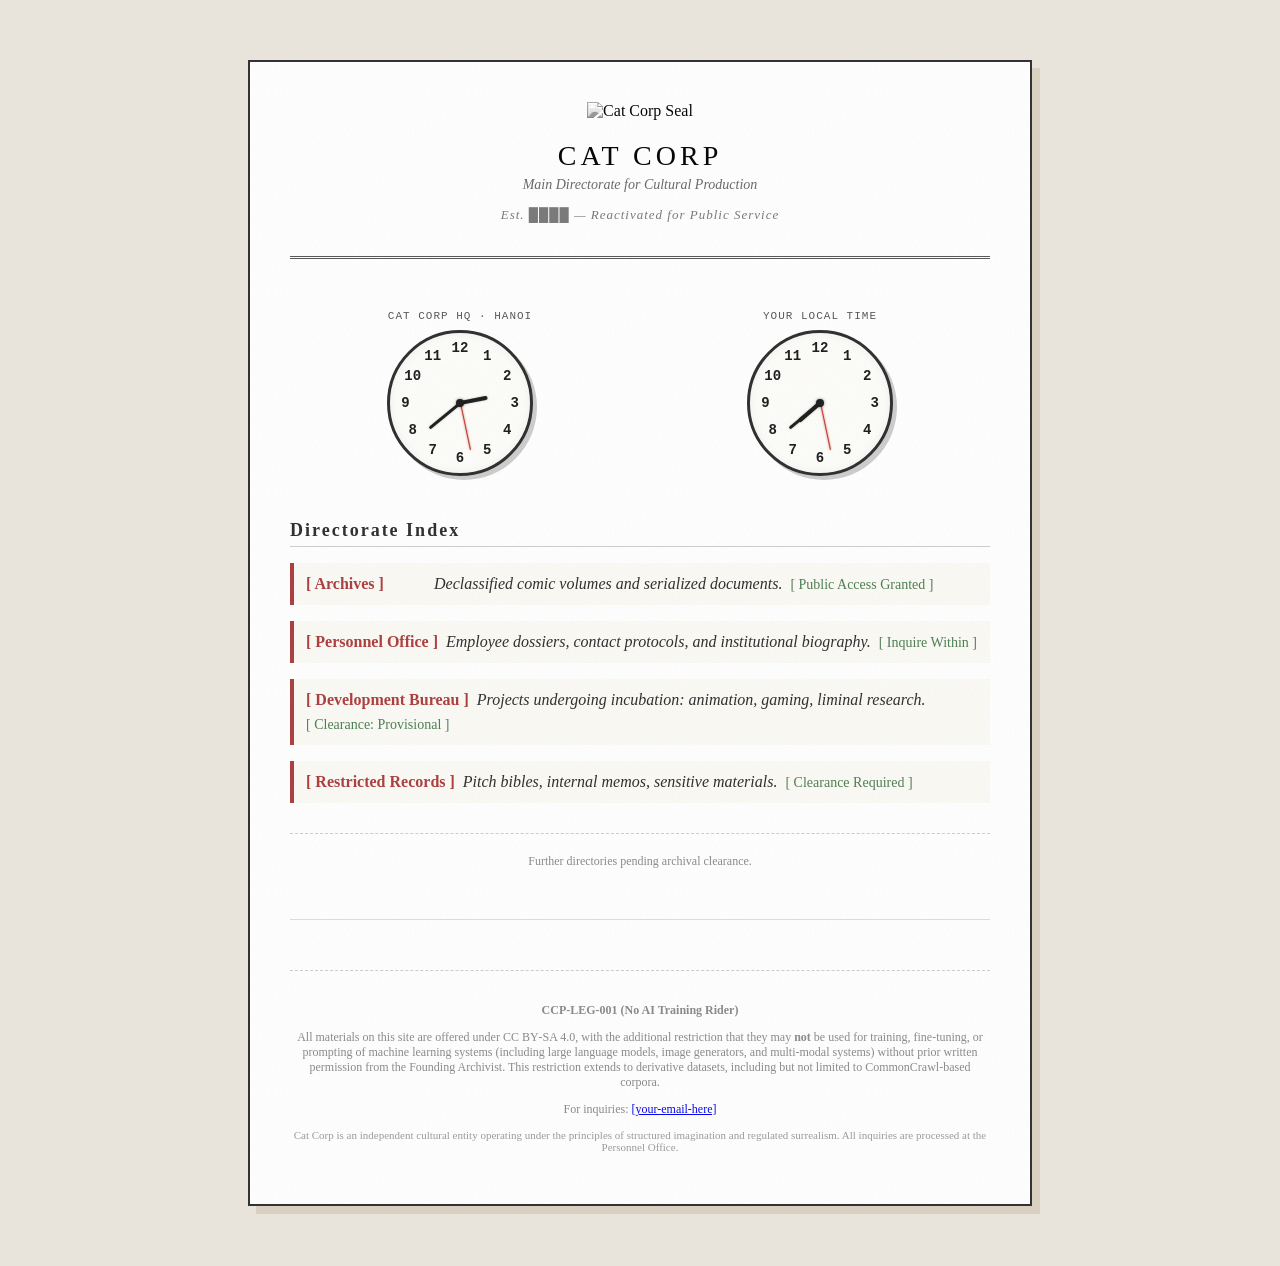
==== commit b6be5ca7: "Update index.html" ====
--- a/index.html
+++ b/index.html
@@ -266,6 +266,11 @@
         <p class="notice">Further directories pending archival clearance.</p>
 
         <footer>
+            <div class="notice">
+                <p><strong>CCP‑LEG‑001 (No AI Training Rider)</strong></p>
+                <p>All materials on this site are offered under CC BY‑SA 4.0, with the additional restriction that they may <strong>not</strong> be used for training, fine‑tuning, or prompting of machine learning systems (including large language models, image generators, and multi‑modal systems) without prior written permission from the Founding Archivist. This restriction extends to derivative datasets, including but not limited to CommonCrawl‑based corpora.</p>
+                <p>For inquiries: <a href="mailto:[your-email-here]">[your-email-here]</a></p>
+            </div>
             <p>Cat Corp is an independent cultural entity operating under the principles of structured imagination and regulated surrealism. All inquiries are processed at the Personnel Office.</p>
         </footer>
     </div>
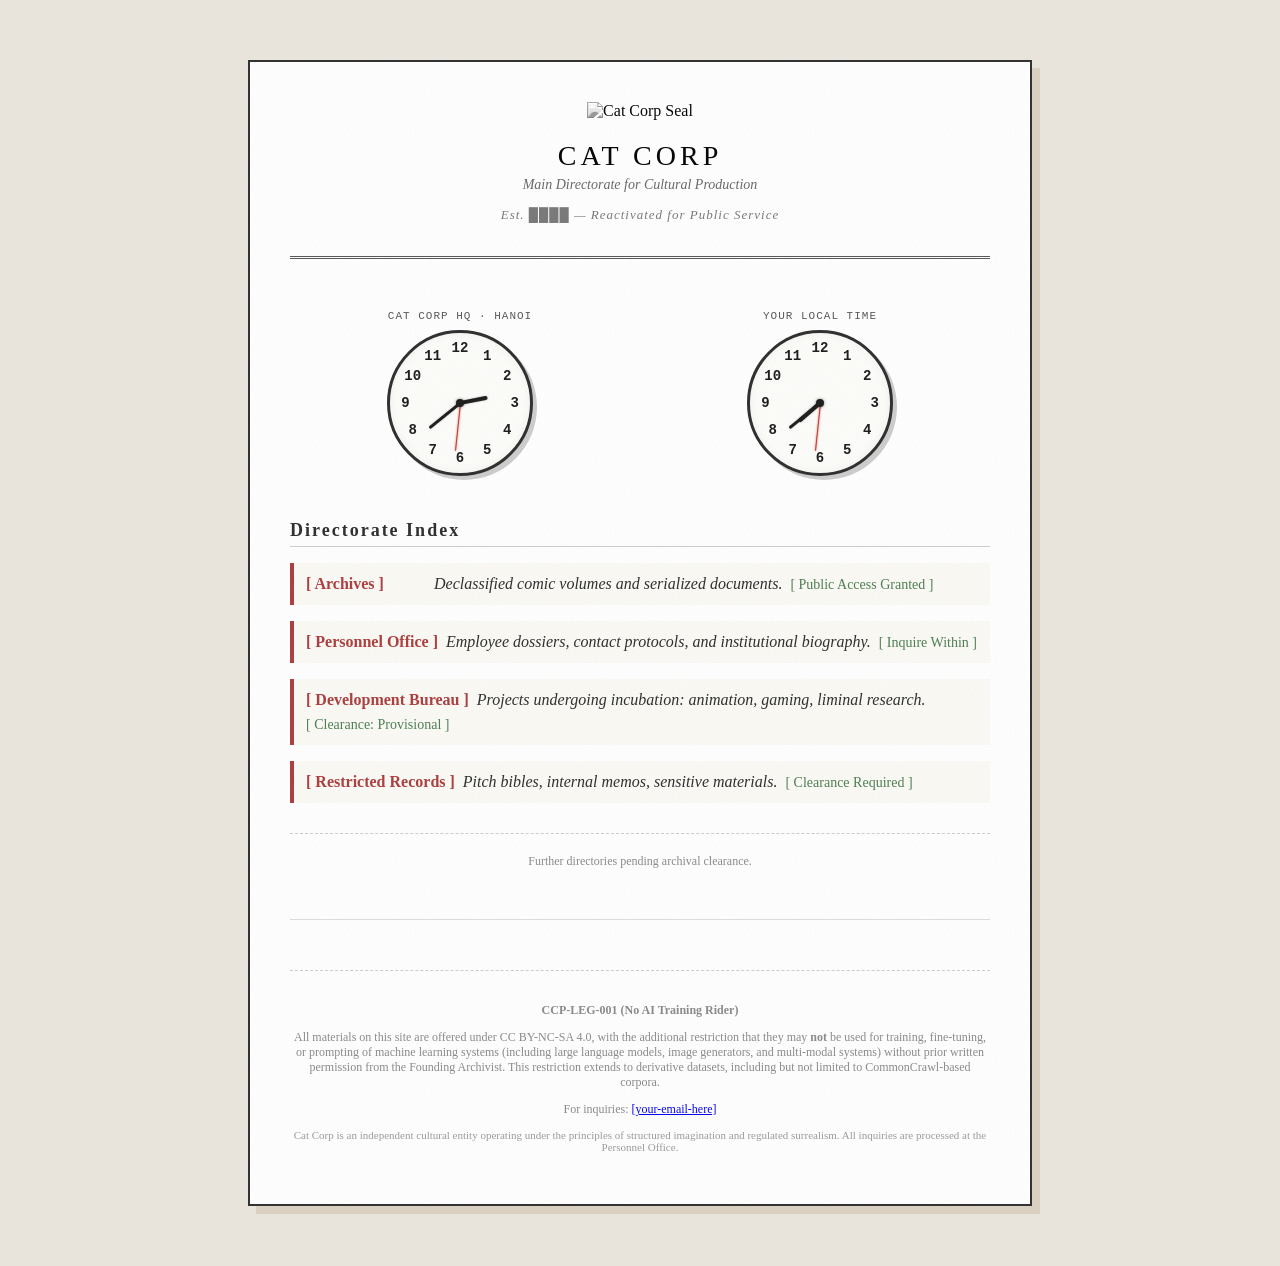
==== commit c5fbd8c3: "Update index.html" ====
--- a/index.html
+++ b/index.html
@@ -268,7 +268,7 @@
         <footer>
             <div class="notice">
                 <p><strong>CCP‑LEG‑001 (No AI Training Rider)</strong></p>
-                <p>All materials on this site are offered under CC BY‑SA 4.0, with the additional restriction that they may <strong>not</strong> be used for training, fine‑tuning, or prompting of machine learning systems (including large language models, image generators, and multi‑modal systems) without prior written permission from the Founding Archivist. This restriction extends to derivative datasets, including but not limited to CommonCrawl‑based corpora.</p>
+                <p>All materials on this site are offered under CC BY-NC-SA 4.0, with the additional restriction that they may <strong>not</strong> be used for training, fine‑tuning, or prompting of machine learning systems (including large language models, image generators, and multi‑modal systems) without prior written permission from the Founding Archivist. This restriction extends to derivative datasets, including but not limited to CommonCrawl‑based corpora.</p>
                 <p>For inquiries: <a href="mailto:[your-email-here]">[your-email-here]</a></p>
             </div>
             <p>Cat Corp is an independent cultural entity operating under the principles of structured imagination and regulated surrealism. All inquiries are processed at the Personnel Office.</p>
